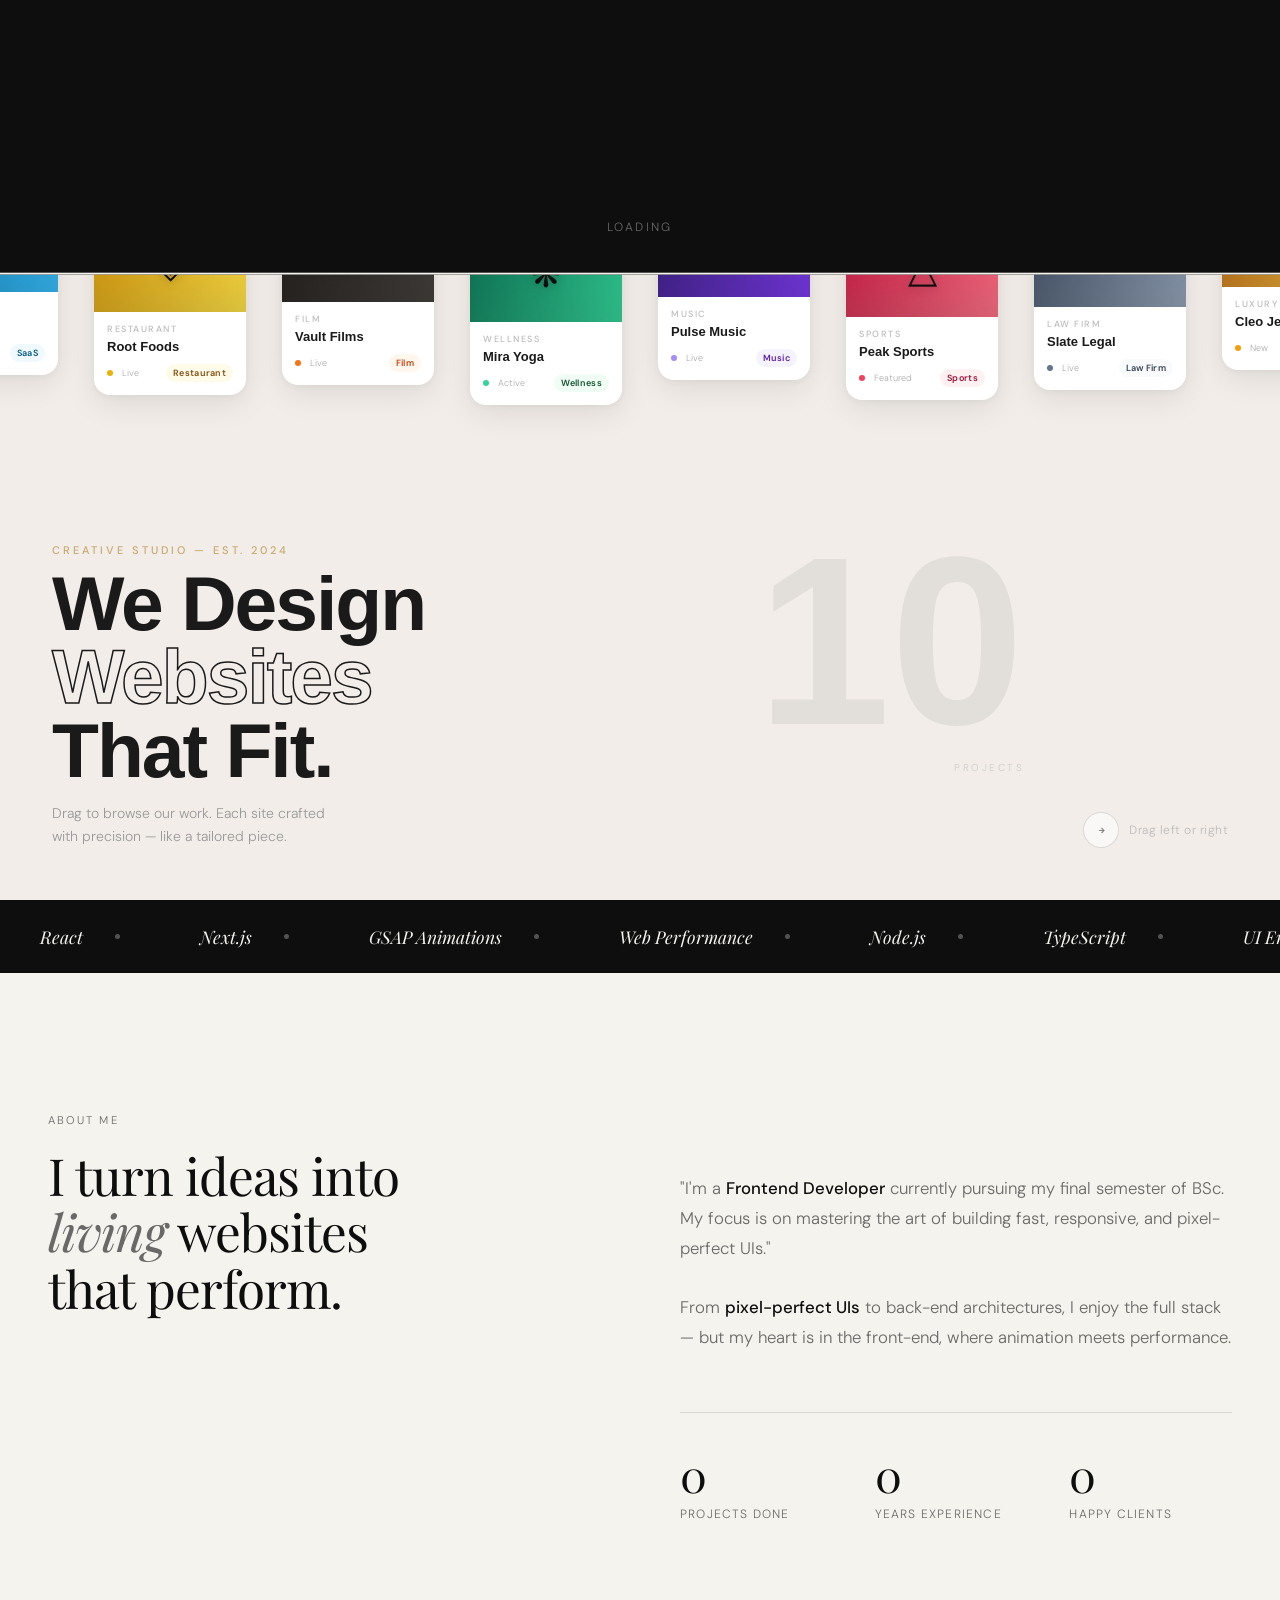
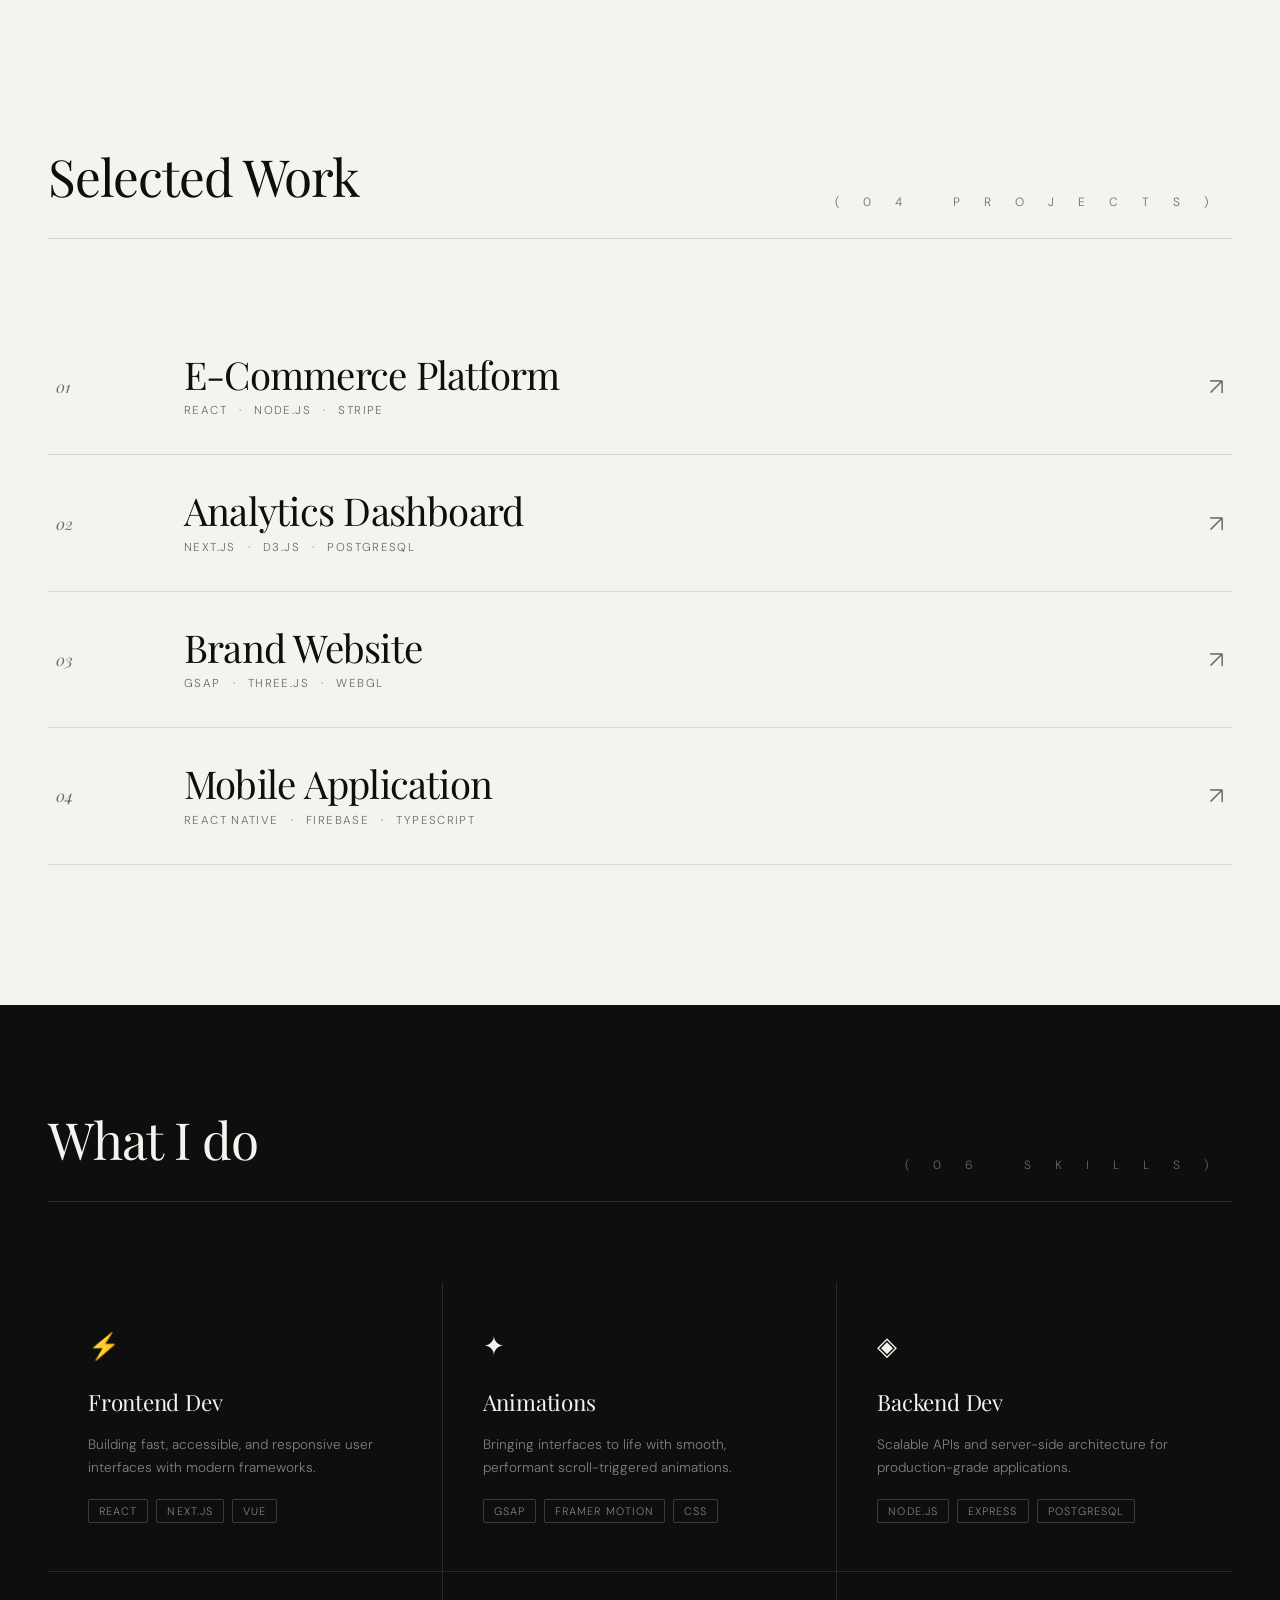
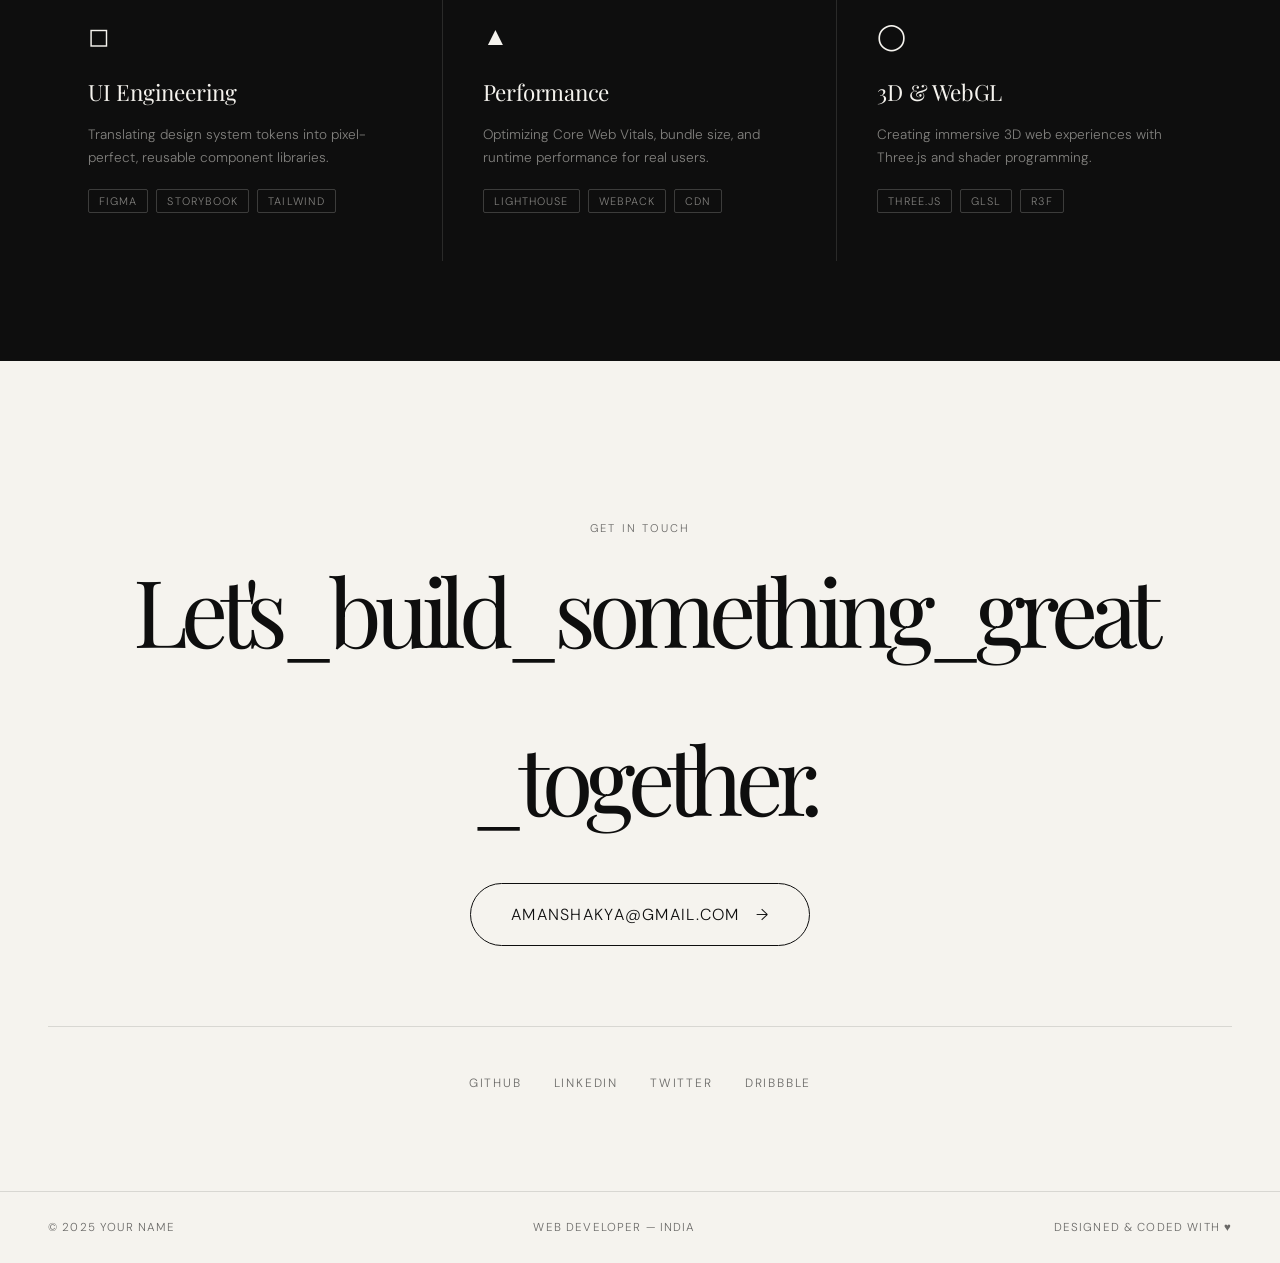
==== index.html @ 26853fe7 "first upload" ====
<!DOCTYPE html>
<html lang="en">
<head>
<meta charset="UTF-8">
<meta name="viewport" content="width=device-width, initial-scale=1.0">
<title>Aman Web Developer</title>
<link rel="stylesheet" href="./assets/css/style.css">

<!-- Fonts -->
<link rel="preconnect" href="https://fonts.googleapis.com">
<link href="https://fonts.googleapis.com/css2?family=Playfair+Display:ital,wght@0,400;0,700;1,400&family=DM+Sans:wght@300;400;500&display=swap" rel="stylesheet">

<!-- GSAP -->
<script src="https://cdnjs.cloudflare.com/ajax/libs/gsap/3.12.2/gsap.min.js"></script>
<script src="https://cdnjs.cloudflare.com/ajax/libs/gsap/3.12.2/ScrollTrigger.min.js"></script>
<script src="https://cdnjs.cloudflare.com/ajax/libs/gsap/3.12.2/SplitText.min.js"></script>


</head>
<body>

<!-- Scroll Progress -->
<div id="scroll-bar"></div>

<!-- Custom Cursor -->
<div id="cursor"></div>
<div id="cursor-follower"></div>

<!-- Loader -->
<div id="loader">
  <div id="loader-text">Aman <em style="font-style:italic;opacity:0.5"> Shakya </em></div>
  <div id="loader-progress">Loading</div>
  <div id="loader-bar"></div>
</div>
<section class="hanger-section" id="hangerHero">

  <!-- NAV (inside section, not fixed to body) -->
  <nav class="h-nav">
    <a href="#" class="h-nav-logo"><span>DR</span>APE</a>
    <ul class="h-nav-links">
      <li><a href="assets/page/work.html">Work </a></li>
      <li><a href="#about">About</a></li>
      <li><a href="#skills">Skills</a></li>
      <li><a href="#contact">Contact</a></li>
    </ul>
    <a href="#" class="h-nav-btn">Get a Quote</a>
  </nav>

  <!-- SCENE: rope + rail (decorative, non-interactive) -->
  <div class="h-scene">
    <div class="h-rope"></div>
    <div class="h-rail"><div class="h-rail-shine"></div></div>
  </div>

  <!-- DRAGGABLE CARDS -->
  <div class="h-viewport" id="hViewport">
    <div class="h-track" id="hTrack"></div>
  </div>

  <!-- HERO TEXT -->
  <div class="h-hero-text">
    <div class="h-label">Creative Studio — Est. 2024</div>
    <h1 class="h-title">
      We Design <br> <em>Websites</em> <br> That Fit.
    </h1>
    <p class="h-sub">Drag to browse our work. Each site crafted with precision — like a tailored piece.</p>
  </div>

  <!-- DRAG HINT -->
  <div class="h-hint">
    <div class="h-hint-icon">
      <svg viewBox="0 0 24 24"><path d="M8 12h8M12 8l4 4-4 4"/></svg>
    </div>
    Drag left or right
  </div>

  <!-- PROJECT COUNT -->
  <div class="h-count">
    <div class="h-count-num" id="cntNum">18</div>
    <div class="h-count-lbl">Projects</div>
  </div>

  <!-- DRAG ACTIVE LABEL -->
  <div class="h-drag-label" id="dragLabel">Dragging...</div>

</section>
<!-- Marquee -->
<div class="marquee-section">
  <div class="marquee-track" id="marquee">
    <div class="marquee-item">React <span class="marquee-dot"></span></div>
    <div class="marquee-item">Next.js <span class="marquee-dot"></span></div>
    <div class="marquee-item">GSAP Animations <span class="marquee-dot"></span></div>
    <div class="marquee-item">Web Performance <span class="marquee-dot"></span></div>
    <div class="marquee-item">Node.js <span class="marquee-dot"></span></div>
    <div class="marquee-item">TypeScript <span class="marquee-dot"></span></div>
    <div class="marquee-item">UI Engineering <span class="marquee-dot"></span></div>
    <div class="marquee-item">Framer Motion <span class="marquee-dot"></span></div>
    <div class="marquee-item">React <span class="marquee-dot"></span></div>
    <div class="marquee-item">Next.js <span class="marquee-dot"></span></div>
    <div class="marquee-item">GSAP Animations <span class="marquee-dot"></span></div>
    <div class="marquee-item">Web Performance <span class="marquee-dot"></span></div>
    <div class="marquee-item">Node.js <span class="marquee-dot"></span></div>
    <div class="marquee-item">TypeScript <span class="marquee-dot"></span></div>
    <div class="marquee-item">UI Engineering <span class="marquee-dot"></span></div>
    <div class="marquee-item">Framer Motion <span class="marquee-dot"></span></div>
  </div>
</div>

<!-- About -->
<section id="about">
  <div class="about-left">
    <div class="about-label">About me</div>
    <h2 >I turn ideas into<br><em>living</em> websites<br>that perform.</h2>
  </div>
  <div class="about-right">
    <p>
      "I'm a <strong>Frontend Developer</strong> currently pursuing my final semester of BSc. My focus is on mastering the art of building fast, responsive, and pixel-perfect UIs."
    </p>
    <p>
      From <strong>pixel-perfect UIs</strong> to back-end architectures, I enjoy the full stack — but my heart is in the front-end, where animation meets performance.
    </p>
    <div class="about-stats">
      <div>
        <div class="stat-num" data-count="30">0</div>
        <div class="stat-label">Projects done</div>
      </div>
      <div>
        <div class="stat-num" data-count="5">0</div>
        <div class="stat-label">Years experience</div>
      </div>
      <div>
        <div class="stat-num" data-count="18">0</div>
        <div class="stat-label">Happy clients</div>
      </div>
    </div>
  </div>
</section>

<!-- Work -->
<section id="work">
  <div class="section-header">
    <h2>Selected Work</h2>
    <span class="count">(04 Projects)</span>
  </div>

  <div class="projects-list">
    <a class="project-item" href="#" data-preview="https://images.unsplash.com/photo-1467232004584-a241de8bcf5d?w=640&q=80">
      <span class="proj-num">01</span>
      <div class="proj-info">
        <div class="proj-title">E-Commerce Platform</div>
        <div class="proj-tags"><span>React</span><span>·</span><span>Node.js</span><span>·</span><span>Stripe</span></div>
      </div>
      <div class="proj-arrow">↗</div>
    </a>

    <a class="project-item" href="#" data-preview="https://images.unsplash.com/photo-1551288049-bebda4e38f71?w=640&q=80">
      <span class="proj-num">02</span>
      <div class="proj-info">
        <div class="proj-title">Analytics Dashboard</div>
        <div class="proj-tags"><span>Next.js</span><span>·</span><span>D3.js</span><span>·</span><span>PostgreSQL</span></div>
      </div>
      <div class="proj-arrow">↗</div>
    </a>

    <a class="project-item" href="#" data-preview="https://images.unsplash.com/photo-1558618666-fcd25c85cd64?w=640&q=80">
      <span class="proj-num">03</span>
      <div class="proj-info">
        <div class="proj-title">Brand Website</div>
        <div class="proj-tags"><span>GSAP</span><span>·</span><span>Three.js</span><span>·</span><span>WebGL</span></div>
      </div>
      <div class="proj-arrow">↗</div>
    </a>

    <a class="project-item" href="#" data-preview="https://images.unsplash.com/photo-1512941937669-90a1b58e7e9c?w=640&q=80">
      <span class="proj-num">04</span>
      <div class="proj-info">
        <div class="proj-title">Mobile Application</div>
        <div class="proj-tags"><span>React Native</span><span>·</span><span>Firebase</span><span>·</span><span>TypeScript</span></div>
      </div>
      <div class="proj-arrow">↗</div>
    </a>
  </div>
</section>

<!-- Image Preview (follows cursor) -->
<div class="preview-img" id="previewImg">
  <img src="" alt="" id="previewImgEl">
</div>

<!-- Skills -->
<section id="skills">
  <div class="section-header" style="border-color:rgba(245,243,238,0.12)">
    <h2 style="color:var(--cream)">What I do</h2>
    <span class="count" style="color:rgba(245,243,238,0.4)">(06 Skills)</span>
  </div>

  <div class="skills-grid">
    <div class="skill-card">
      <div class="skill-icon">⚡</div>
      <div class="skill-name">Frontend Dev</div>
      <div class="skill-desc">Building fast, accessible, and responsive user interfaces with modern frameworks.</div>
      <div class="skill-tools"><span class="skill-tool">React</span><span class="skill-tool">Next.js</span><span class="skill-tool">Vue</span></div>
    </div>
    <div class="skill-card">
      <div class="skill-icon">✦</div>
      <div class="skill-name">Animations</div>
      <div class="skill-desc">Bringing interfaces to life with smooth, performant scroll-triggered animations.</div>
      <div class="skill-tools"><span class="skill-tool">GSAP</span><span class="skill-tool">Framer Motion</span><span class="skill-tool">CSS</span></div>
    </div>
    <div class="skill-card">
      <div class="skill-icon">◈</div>
      <div class="skill-name">Backend Dev</div>
      <div class="skill-desc">Scalable APIs and server-side architecture for production-grade applications.</div>
      <div class="skill-tools"><span class="skill-tool">Node.js</span><span class="skill-tool">Express</span><span class="skill-tool">PostgreSQL</span></div>
    </div>
    <div class="skill-card">
      <div class="skill-icon">◻</div>
      <div class="skill-name">UI Engineering</div>
      <div class="skill-desc">Translating design system tokens into pixel-perfect, reusable component libraries.</div>
      <div class="skill-tools"><span class="skill-tool">Figma</span><span class="skill-tool">Storybook</span><span class="skill-tool">Tailwind</span></div>
    </div>
    <div class="skill-card">
      <div class="skill-icon">▲</div>
      <div class="skill-name">Performance</div>
      <div class="skill-desc">Optimizing Core Web Vitals, bundle size, and runtime performance for real users.</div>
      <div class="skill-tools"><span class="skill-tool">Lighthouse</span><span class="skill-tool">Webpack</span><span class="skill-tool">CDN</span></div>
    </div>
    <div class="skill-card">
      <div class="skill-icon">◯</div>
      <div class="skill-name">3D & WebGL</div>
      <div class="skill-desc">Creating immersive 3D web experiences with Three.js and shader programming.</div>
      <div class="skill-tools"><span class="skill-tool">Three.js</span><span class="skill-tool">GLSL</span><span class="skill-tool">R3F</span></div>
    </div>
  </div>
</section>

<!-- Contact -->
<section id="contact">
  <div class="contact-label">Get in touch</div>
  <h2 id="interactive-text"><span>L <em></em> e <em></em> t <em></em> 's</span> <span> _ <em></em> b <em></em> u <em></em> i <em></em> l <em></em> d </span> <span> _ <em></em> s <em></em> o <em></em> m <em></em> e <em></em> t <em></em> h <em></em> i <em></em> n <em></em> g </span> <span class="gaap"><em></em> _ <em></em> g <em></em> r <em></em> e <em></em> a <em></em> t <em></em></span><span></em></em><br> _ <em></em> t <em></em> o <em></em> g <em></em> e <em></em> t <em></em> h <em></em> e <em></em> r. </span></h2>
  <a href="mailto:amanshakya2716@gmail.com" class="contact-email">
    <span>amanshakya@gmail.com</span>
    <span>→</span>
  </a>
  <div class="contact-socials">
    <a href="#">GitHub</a>
    <a href="#">LinkedIn</a>
    <a href="#">Twitter</a>
    <a href="#">Dribbble</a>
  </div>
</section>

<!-- Footer -->
<footer>
  <span>© 2025 Your Name</span>
  <span>Web Developer — India</span>
  <span>Designed & Coded with ♥</span>
</footer>



<!-- GSAP ScrollTo plugin for smooth nav -->
 <script src="assets/js/script.js"></script>
<script src="https://cdnjs.cloudflare.com/ajax/libs/gsap/3.12.2/ScrollToPlugin.min.js"></script>
<script>gsap.registerPlugin(ScrollToPlugin);</script>

</body>
</html>
---- assets/css/style.css ----
/* ─── RESET & BASE ─── */
  *, *::before, *::after { margin: 0; padding: 0; box-sizing: border-box; }

  :root {
    --cream: #f5f3ee;
    --white: #ffffff;
    --ink: #0e0e0e;
    --ink-60: rgba(14,14,14,0.6);
    --ink-20: rgba(14,14,14,0.12);
    --accent: #0e0e0e;
    --serif: 'Playfair Display', Georgia, serif;
    --sans: 'DM Sans', sans-serif;
  }

  html {
    font-size: 16px;
    scroll-behavior: auto; /* GSAP handles this */
  }

  body {
    background: var(--cream);
    color: var(--ink);
    font-family: var(--sans);
    font-weight: 300;
    overflow-x: hidden;
    cursor: none;
  }
  
  /* ─── CUSTOM CURSOR ─── */
  #cursor {
    position: fixed;
    width: 10px;
    height: 10px;
    background: var(--ink);
    border-radius: 50%;
    pointer-events: none;
    z-index: 9999;
    transform: translate(-50%, -50%);
    transition: transform 0.1s ease;
  }

  #cursor-follower {
    position: fixed;
    width: 36px;
    height: 36px;
    border: 1.5px solid var(--ink);
    border-radius: 50%;
    pointer-events: none;
    z-index: 9998;
    transform: translate(-50%, -50%);
    transition: width 0.4s ease, height 0.4s ease, border-color 0.3s ease;
  }

  body.hovering #cursor-follower {
    width: 64px;
    height: 64px;
    border-color: var(--ink-60);
    mix-blend-mode: multiply;
  }

  /* ─── LOADER ─── */
  #loader {
    position: fixed;
    inset: 0;
    background: var(--ink);
    z-index: 10000;
    display: flex;
    align-items: center;
    justify-content: center;
    overflow: hidden;
  }

  #loader-text {
    font-family: var(--serif);
    font-size: clamp(2rem, 6vw, 5rem);
    color: var(--cream);
    letter-spacing: -0.02em;
    overflow: hidden;
  }

  #loader-progress {
    position: absolute;
    bottom: 40px;
    left: 50%;
    transform: translateX(-50%);
    font-family: var(--sans);
    font-size: 0.75rem;
    letter-spacing: 0.2em;
    color: rgba(245,243,238,0.4);
    text-transform: uppercase;
  }

  #loader-bar {
    position: absolute;
    bottom: 0;
    left: 0;
    height: 2px;
    background: var(--cream);
    width: 0%;
    transition: width 0.05s linear;
  }

  
  .scroll-line {
    width: 48px;
    height: 1px;
    background: var(--ink-60);
    transform-origin: left;
    animation: scroll-line-anim 2s ease-in-out infinite;
  }

  @keyframes scroll-line-anim {
    0% { transform: scaleX(0); transform-origin: left; }
    50% { transform: scaleX(1); transform-origin: left; }
    51% { transform: scaleX(1); transform-origin: right; }
    100% { transform: scaleX(0); transform-origin: right; }
  }

.hanger-section{
  position:relative;       
  width:100%;
  height:100vh;
  min-height:600px;
  background:#f2ede8;
  overflow:hidden;
   user-select:none;          
}


.h-nav{
  position:absolute;top:0;left:0;right:0;z-index:300;
  display:flex;align-items:center;justify-content:space-between;
  padding:0 52px;height:68px;
  background:rgba(242,237,232,.9);
  backdrop-filter:blur(16px);
  border-bottom:1px solid rgba(0,0,0,.06);
}
.h-nav-logo{
  font-family:'Syne',sans-serif;font-size:20px;font-weight:800;
  color:#1a1a1a;letter-spacing:-.5px;text-decoration:none;
}
.h-nav-logo span{color:#c8a96e}
.h-nav-links{display:flex;gap:32px;list-style:none}
.h-nav-links a{
  color:#999;text-decoration:none;font-size:13px;font-weight:500;
  letter-spacing:.3px;transition:color .25s;
}
.h-nav-links a:hover{color:#1a1a1a}
.h-nav-btn{
  padding:10px 24px;background:#1a1a1a;color:#f2ede8;
  border-radius:99px;font-size:13px;font-weight:500;
  text-decoration:none;transition:background .25s;
  cursor:none;
}
.h-nav-btn:hover{background:#c8a96e}


.h-hero-text{
  position:absolute;left:52px;bottom:52px;z-index:300;
  pointer-events:none;
}
.h-label{
  font-size:11px;letter-spacing:3px;text-transform:uppercase;
  color:#c8a96e;margin-bottom:10px;font-weight:500;
}
.h-title{
  font-family:'Syne',sans-serif;
  font-size:clamp(4.5rem,6vw, 7rem);
  font-weight:800;color:#1a1a1a;line-height:.96;letter-spacing:-2px;
}
.h-title em{
  -webkit-text-stroke:1.5px #1a1a1a;
  color:transparent;
  font-style:normal;
}
.h-sub{
  margin-top:14px;font-size:14px;color:#999;
  max-width:300px;line-height:1.65;
}


.h-hint{
  position:absolute;right:52px;bottom:52px;z-index:300;
  display:flex;align-items:center;gap:10px;
  color:#bbb;font-size:12px;letter-spacing:.5px;
  pointer-events:none;
}
.h-hint-icon{
  width:36px;height:36px;border-radius:50%;
  border:1px solid rgba(0,0,0,.12);
  background:rgba(255,255,255,.6);
  display:flex;align-items:center;justify-content:center;
  animation:swingHint 2s ease-in-out infinite;
}
@keyframes swingHint{0%,100%{transform:translateX(-5px)}50%{transform:translateX(5px)}}
.h-hint-icon svg{width:15px;height:15px;stroke:#888;fill:none;stroke-width:1.8}

/* counter — right middle */
.h-count{
  position:absolute;right:20%;bottom:0%;
  transform:translateY(-50%);
  z-index:300;text-align:right;
  pointer-events:none;
}
.h-count-num{
  font-family:'Syne',sans-serif;font-size:15rem;font-weight:800;
  color:rgba(26,26,26,.07);line-height:1;
}
.h-count-lbl{font-size:10px;color:#ccc;letter-spacing:2.5px;text-transform:uppercase}

/* drag label */
.h-drag-label{
  position:absolute;left:50%;bottom:24px;
  transform:translateX(-50%);z-index:300;
  background:rgba(26,26,26,.82);backdrop-filter:blur(8px);
  color:#f2ede8;padding:7px 18px;border-radius:99px;
  font-size:11px;font-weight:500;letter-spacing:.5px;
  opacity:0;transition:opacity .3s;pointer-events:none;
}
.h-drag-label.show{opacity:1}


.h-scene{
  position:absolute;
  inset:0;
  display:flex;flex-direction:column;align-items:center;
  pointer-events:none;z-index:100;
}
.h-rope{
  width:2px;
  height:28px;
  margin-top:68px;
  background:linear-gradient(#8b6f47,#c8a96e);border-radius:1px;
  flex-shrink:0;
}
.h-rail{
  position:relative;
  width:min(100vw,1300px);height:8px;
  background:linear-gradient(90deg,#a07830,#c8a96e,#f0d090,#c8a96e,#a07830);
  border-radius:4px;
  box-shadow:0 3px 14px rgba(0,0,0,.18),inset 0 1px 0 rgba(255,255,255,.45);
  flex-shrink:0;
}
.h-rail::before{
  content:'';position:absolute;left:-10px;top:-4px;
  width:20px;height:16px;background:#7a5c30;border-radius:3px;
}
.h-rail::after{
  content:'';position:absolute;right:-10px;top:-4px;
  width:20px;height:16px;background:#7a5c30;border-radius:3px;
}
.h-rail-shine{
  position:absolute;top:1px;left:6px;right:6px;height:2px;
  background:rgba(255,255,255,.55);border-radius:2px;
}


.h-viewport{
  position:absolute;inset:0;  
  overflow:hidden;
  z-index:200;
  cursor:none;
}
.h-track{
  position:absolute;top:0;left:0;
  display:flex;align-items:flex-start;
  will-change:transform;
}


.h-card{
  flex-shrink:0;
  display:flex;flex-direction:column;align-items:center;
  /* top padding = nav(68) + rope(28) + rail(8) */
  padding-top:104px;
  width:188px;
}
.h-card-inner{
  display:flex;flex-direction:column;align-items:center;
  transform-origin:top center;
}
/* Sway variants */
@keyframes sw1{0%,100%{transform:rotate(-1.4deg)}50%{transform:rotate(1.4deg)}}
@keyframes sw2{0%,100%{transform:rotate(-1.8deg)}50%{transform:rotate(1.8deg)}}
@keyframes sw3{0%,100%{transform:rotate(-1deg)}50%{transform:rotate(1deg)}}
@keyframes sw4{0%,100%{transform:rotate(-2deg)}50%{transform:rotate(2deg)}}
@keyframes sw5{0%,100%{transform:rotate(-1.2deg)}50%{transform:rotate(1.2deg)}}
.sw1{animation:sw1 4.0s ease-in-out infinite}
.sw2{animation:sw2 5.1s ease-in-out infinite .5s}
.sw3{animation:sw3 3.6s ease-in-out infinite 1.0s}
.sw4{animation:sw4 4.7s ease-in-out infinite 1.5s}
.sw5{animation:sw5 4.2s ease-in-out infinite .3s}
.h-card:hover .h-card-inner{animation:none;transform:rotate(0deg)}
.h-card:hover .h-site-card{
  box-shadow:0 22px 64px rgba(0,0,0,.18),0 4px 16px rgba(0,0,0,.1);
  transform:translateY(-4px);
}

/* hanger SVG wrapper */
.h-hanger{flex-shrink:0}
.h-hanger svg{width:58px;height:42px;display:block}

/* string */
.h-string{
  width:1.5px;flex-shrink:0;
  background:linear-gradient(rgba(140,110,70,.55),rgba(140,110,70,.2));
  border-radius:1px;
}

/* site card */
.h-site-card{
  width:152px;border-radius:16px;overflow:hidden;
  background:#fff;flex-shrink:0;
  position:relative;
  box-shadow:0 8px 32px rgba(0,0,0,.09),0 2px 8px rgba(0,0,0,.05);
  transition:box-shadow .35s, transform .35s;
}

/* price tag */
.h-ptag{position:absolute;top:-2px;right:-14px;z-index:10}
.h-ptag-str{width:1px;height:9px;background:#ccc;margin:0 auto}
.h-ptag-body{
  background:#fff;border:1px solid rgba(0,0,0,.09);
  border-radius:4px;padding:4px 8px;
  font-size:9px;font-weight:600;color:#333;letter-spacing:.3px;
  box-shadow:0 2px 8px rgba(0,0,0,.08);white-space:nowrap;
  position:relative;
}
.h-ptag-body::before{
  content:'';position:absolute;left:-5px;top:50%;transform:translateY(-50%);
  border-top:4px solid transparent;border-bottom:4px solid transparent;
  border-right:5px solid #fff;
}

/* card content */
.h-preview{
  height:96px;display:flex;align-items:center;justify-content:center;
  font-size:38px;position:relative;overflow:hidden;
}
.h-preview::after{
  content:'';position:absolute;inset:0;
  background:linear-gradient(to bottom,transparent 40%,rgba(0,0,0,.14));
}
.h-body{padding:11px 13px 13px}
.h-cat{font-size:9px;text-transform:uppercase;letter-spacing:1.5px;color:#bbb;font-weight:500;margin-bottom:4px}
.h-name{font-family:'Syne',sans-serif;font-size:13px;font-weight:700;color:#1a1a1a;line-height:1.2;margin-bottom:9px}
.h-footer{display:flex;align-items:center;justify-content:space-between}
.h-dot{width:6px;height:6px;border-radius:50%;animation:blink 2.2s ease-in-out infinite}
@keyframes blink{0%,100%{opacity:1}50%{opacity:.25}}
.h-tag-pill{font-size:9px;padding:3px 7px;border-radius:99px;font-weight:600;letter-spacing:.3px}
.h-tag-txt{font-size:9px;color:#aaa;margin-left:4px}


@media(max-width:768px){
  .h-nav{padding:0 20px}
  .h-nav-links{display:none}
  .h-hero-text{left:30px;bottom:42px}
    .h-hint {right: 20px;bottom: 445px;}
  .h-count{display:none}
}


  /* ─── MARQUEE ─── */
  .marquee-section {
    padding: 24px 0;
    border-top: 1px solid var(--ink-20);
    border-bottom: 1px solid var(--ink-20);
    overflow: hidden;
    background: var(--ink);
  }

  .marquee-track {
    display: flex;
    gap: 0;
    width: max-content;
    animation: marquee 18s linear infinite;
  }

  .marquee-item {
    display: flex;
    align-items: center;
    gap: 32px;
    padding: 0 40px;
    font-family: var(--serif);
    font-size: 1.1rem;
    font-style: italic;
    color: var(--cream);
    white-space: nowrap;
  }

  .marquee-dot {
    width: 5px; height: 5px;
    border-radius: 50%;
    background: rgba(245,243,238,0.3);
    flex-shrink: 0;
  }

  @keyframes marquee {
    from { transform: translateX(0); }
    to { transform: translateX(-50%); }
  }

  /* ─── ABOUT ─── */
  #about {
    padding: 140px 48px;
    display: grid;
    grid-template-columns: 1fr 1fr;
    gap: 80px;
    align-items: start;
  }

  .about-label {
    font-size: 0.7rem;
    letter-spacing: 0.2em;
    text-transform: uppercase;
    color: var(--ink-60);
    margin-bottom: 20px;
  }

  .about-left h2 {
    font-family: var(--serif);
    font-size: clamp(2.2rem, 4vw, 4rem);
    line-height: 1.1;
    letter-spacing: -0.02em;
    font-weight: 400;
  }

  .about-left h2 em { font-style: italic; color: var(--ink-60); }

  .about-right {
    padding-top: 60px;
  }

  .about-right p {
    font-size: 1.05rem;
    line-height: 1.8;
    color: var(--ink-60);
    margin-bottom: 28px;
  }

  .about-right p strong { color: var(--ink); font-weight: 500; }

  .about-stats {
    display: grid;
    grid-template-columns: repeat(3, 1fr);
    gap: 32px;
    margin-top: 60px;
    padding-top: 40px;
    border-top: 1px solid var(--ink-20);
  }

  .stat-num {
    font-family: var(--serif);
    font-size: 2.8rem;
    letter-spacing: -0.03em;
    line-height: 1;
    margin-bottom: 8px;
  }

  .stat-label {
    font-size: 0.75rem;
    letter-spacing: 0.1em;
    text-transform: uppercase;
    color: var(--ink-60);
  }

  /* ─── WORK ─── */
  #work {
    padding: 80px 48px 140px;
  }

  .section-header {
    display: flex;
    justify-content: space-between;
    align-items: flex-end;
    margin-bottom: 80px;
    padding-bottom: 28px;
    border-bottom: 1px solid var(--ink-20);
  }

  .section-header h2 {
    font-family: var(--serif);
    font-size: clamp(2rem, 4vw, 3.5rem);
    letter-spacing: -0.02em;
    font-weight: 400;
  }

  .section-header .count {
    font-size: 0.75rem;
    letter-spacing:2em;
    text-transform: uppercase;
    color: var(--ink-60);
  }

  /* Project items */
  .project-item {
    display: grid;
    grid-template-columns: 80px 1fr auto;
    align-items: center;
    gap: 48px;
    padding: 36px 8px;
    border-bottom: 1px solid var(--ink-20);
    cursor: none;
    position: relative;
    text-decoration: none;
    color: inherit;
    overflow: hidden;
  }

  .project-item::before {
    content: '';
    position: absolute;
    inset: 0;
    background: var(--ink);
    transform: scaleY(0);
    transform-origin: bottom;
    transition: transform 0.5s cubic-bezier(0.76, 0, 0.24, 1);
    z-index: 0;
  }

  .project-item:hover::before { transform: scaleY(1); }

  .project-item:hover .proj-num,
  .project-item:hover .proj-title,
  .project-item:hover .proj-tags,
  .project-item:hover .proj-arrow {
    color: var(--cream);
  }

  .proj-num {
    font-family: var(--serif);
    font-size: 1rem;
    color: var(--ink-60);
    position: relative;
    z-index: 1;
    transition: color 0.5s ease;
    font-style: italic;
  }

  .proj-info { position: relative; z-index: 1; }

  .proj-title {
    font-family: var(--serif);
    font-size: clamp(1.6rem, 3vw, 2.6rem);
    letter-spacing: -0.02em;
    font-weight: 400;
    line-height: 1;
    margin-bottom: 10px;
    transition: color 0.5s ease;
  }

  .proj-tags {
    display: flex;
    gap: 12px;
    font-size: 0.72rem;
    letter-spacing: 0.12em;
    text-transform: uppercase;
    color: var(--ink-60);
    transition: color 0.5s ease;
  }

  .proj-arrow {
    font-size: 1.5rem;
    color: var(--ink-60);
    position: relative;
    z-index: 1;
    transition: color 0.5s ease, transform 0.4s ease;
  }

  .project-item:hover .proj-arrow { transform: translate(6px, -6px); }

  /* ─── PROJECT IMAGE PREVIEW ─── */
  .preview-img {
    position: fixed;
    width: 320px;
    height: 220px;
    pointer-events: none;
    z-index: 50;
    overflow: hidden;
    border-radius: 4px;
    opacity: 0;
    transform: scale(0.85) rotate(-2deg);
    transition: opacity 0.35s ease, transform 0.35s cubic-bezier(0.34, 1.56, 0.64, 1);
  }

  .preview-img.visible {
    opacity: 1;
    transform: scale(1) rotate(0deg);
  }

  .preview-img img {
    width: 100%;
    height: 100%;
    object-fit: cover;
  }

  /* ─── SKILLS ─── */
  #skills {
    padding: 100px 48px;
    background: var(--ink);
    color: var(--cream);
  }

  .skills-grid {
    display: grid;
    grid-template-columns: repeat(3, 1fr);
    gap: 0;
    margin-top: 80px;
  }

  .skill-card {
    padding: 48px 40px;
    border-right: 1px solid rgba(245,243,238,0.12);
    border-bottom: 1px solid rgba(245,243,238,0.12);
    transition: background 0.4s ease;
    position: relative;
    overflow: hidden;
  }

  .skill-card:nth-child(3n) { border-right: none; }
  .skill-card:nth-last-child(-n+3) { border-bottom: none; }

  .skill-card::after {
    content: '';
    position: absolute;
    inset: 0;
    background: rgba(245,243,238,0.04);
    opacity: 0;
    transition: opacity 0.4s ease;
  }

  .skill-card:hover::after { opacity: 1; }

  .skill-icon {
    font-size: 1.6rem;
    margin-bottom: 24px;
  }

  .skill-name {
    font-family: var(--serif);
    font-size: 1.4rem;
    letter-spacing: -0.01em;
    margin-bottom: 16px;
    font-weight: 400;
  }

  .skill-desc {
    font-size: 0.85rem;
    line-height: 1.7;
    color: rgba(245,243,238,0.5);
  }

  .skill-tools {
    display: flex;
    flex-wrap: wrap;
    gap: 8px;
    margin-top: 20px;
  }

  .skill-tool {
    font-size: 0.68rem;
    letter-spacing: 0.1em;
    text-transform: uppercase;
    padding: 4px 10px;
    border: 1px solid rgba(245,243,238,0.2);
    border-radius: 2px;
    color: rgba(245,243,238,0.5);
  }

  /* ─── CONTACT ─── */
  #contact {
    padding: 160px 48px 100px;
    text-align: center;
    position: relative;
    overflow: hidden;
  }

  #contact .contact-label {
    font-size: 0.7rem;
    letter-spacing: 0.2em;
    text-transform: uppercase;
    color: var(--ink-60);
    margin-bottom: 32px;
  }

  #contact h2 {
    font-family: var(--serif);
    font-size: clamp(2rem, 7.3vw, 8rem);
    letter-spacing: -15px;
    font-weight: 400;
    line-height: 0.9;
    margin-bottom: 64px;
  }
  #contact h2 .gaap{
    line-break:anywhere;
   
  }

  #contact h2 em { font-style: italic; color: var(--ink-60); }

  .contact-email {
    display: inline-flex;
    align-items: center;
    gap: 16px;
    font-size: 1rem;
    letter-spacing: 0.08em;
    text-transform: uppercase;
    color: var(--ink);
    text-decoration: none;
    padding: 20px 40px;
    border: 1.5px solid var(--ink);
    border-radius: 100px;
    position: relative;
    overflow: hidden;
    transition: color 0.5s ease;
  }

  .contact-email::before {
    content: '';
    position: absolute;
    inset: 0;
    background: var(--ink);
    border-radius: 100px;
    transform: scaleX(0);
    transition: transform 0.5s cubic-bezier(0.76, 0, 0.24, 1);
  }

  .contact-email:hover::before { transform: scaleX(1); }
  .contact-email:hover { color: var(--cream); }
  .contact-email span { position: relative; z-index: 1; }

  .contact-socials {
    display: flex;
    justify-content: center;
    gap: 32px;
    margin-top: 80px;
    padding-top: 48px;
    border-top: 1px solid var(--ink-20);
  }

  .contact-socials a {
    font-size: 0.75rem;
    letter-spacing: 0.15em;
    text-transform: uppercase;
    color: var(--ink-60);
    text-decoration: none;
    transition: color 0.3s ease;
  }

  /* Animatioon color contact  */
  #interactive-text span {
  display: inline-block;
  cursor: default;
  transition: color 0.3s ease; 
}


#interactive-text span:hover {
  color: #ffaa00; 
}

  .contact-socials a:hover { color: var(--ink); }

  /* ─── FOOTER ─── */
  footer {
    padding: 28px 48px;
    display: flex;
    justify-content: space-between;
    align-items: center;
    border-top: 1px solid var(--ink-20);
    font-size: 0.72rem;
    letter-spacing: 0.1em;
    text-transform: uppercase;
    color: var(--ink-60);
  }

  /* ─── SCROLL PROGRESS ─── */
  #scroll-bar {
    position: fixed;
    top: 0; left: 0;
    height: 2px;
    background: var(--ink);
    z-index: 200;
    width: 0%;
    transition: width 0.1s linear;
  }

  /* ─── RESPONSIVE ─── */
  @media (max-width: 768px) {
    nav { padding: 20px 24px; }
    .nav-links, .nav-availability { display: none; }
    #hero { padding: 0 24px 48px; }
    #about { padding: 80px 24px; grid-template-columns: 1fr; gap: 48px; }
    #work { padding: 60px 24px 100px; }
    .project-item { grid-template-columns: 48px 1fr auto; gap: 16px; }
    .skills-grid { grid-template-columns: 1fr; }
    .skill-card:nth-child(3n) { border-right: none; }
    .skill-card { border-bottom: 1px solid rgba(245,243,238,0.12); }
    #contact { padding: 100px 24px 80px; }
    footer { padding: 20px 24px; flex-direction: column; gap: 8px; }
    .about-stats { grid-template-columns: repeat(3,1fr); gap: 16px; }
    #contact h2{letter-spacing: -3px;}
    #skills {padding: 60px 17px;}
   .section-header .count {font-size: 0.55rem;letter-spacing: 1em;}
.section-header h2 {font-size: clamp(1.5rem, 4vw, 3.5rem);}
    .skill-card {border-right: none;}
  
  }
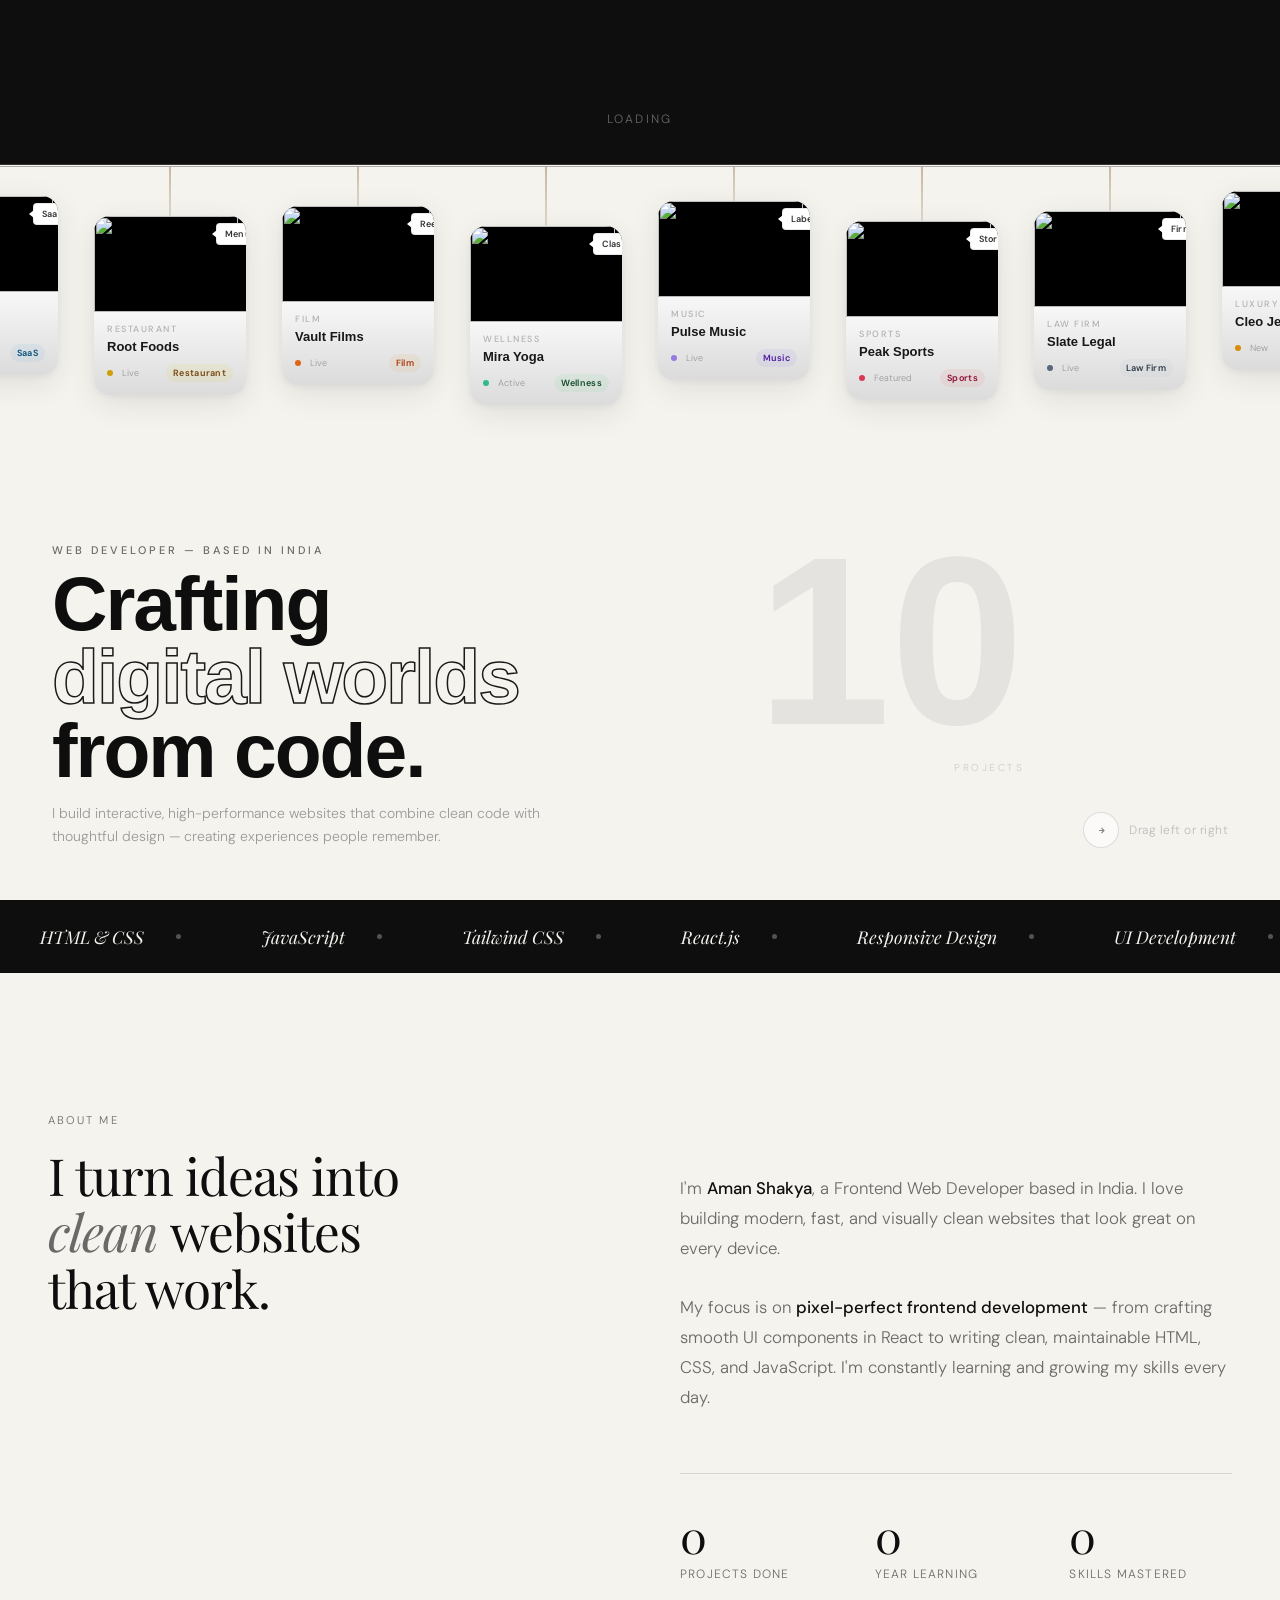
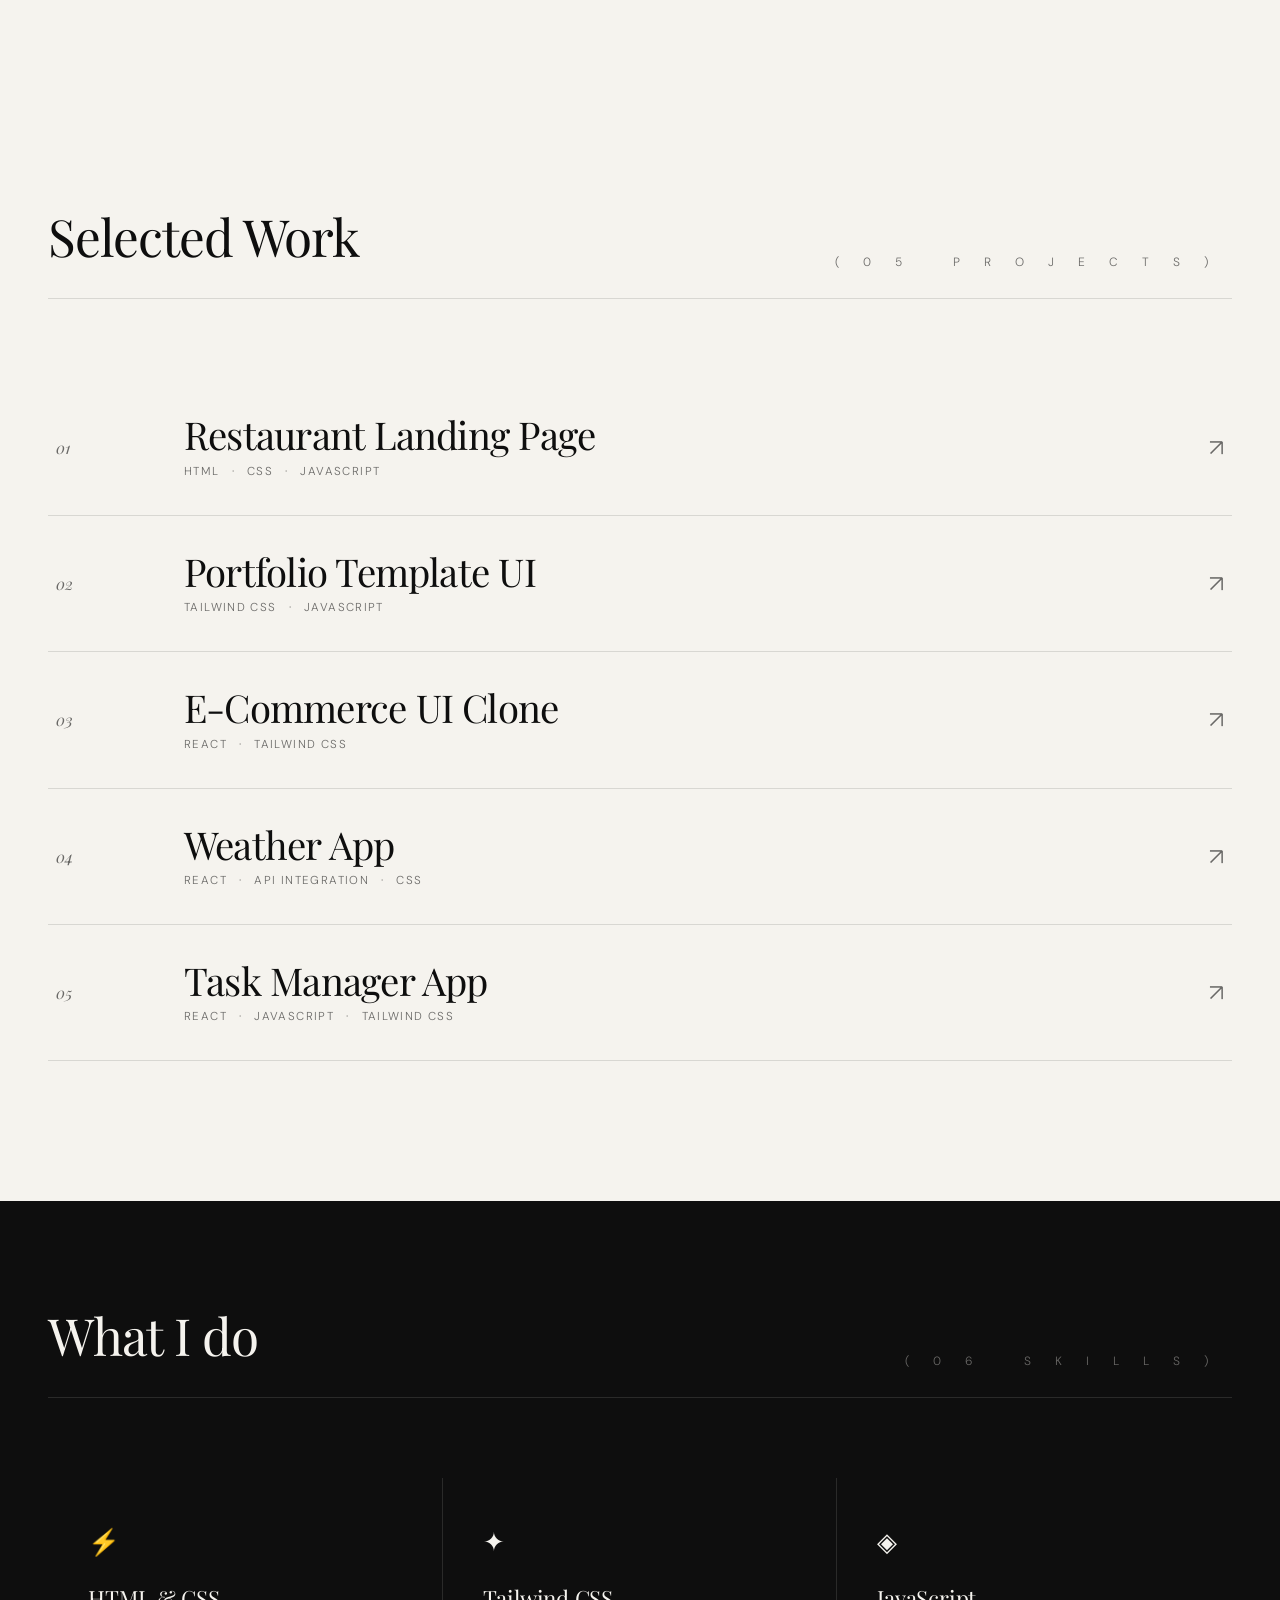
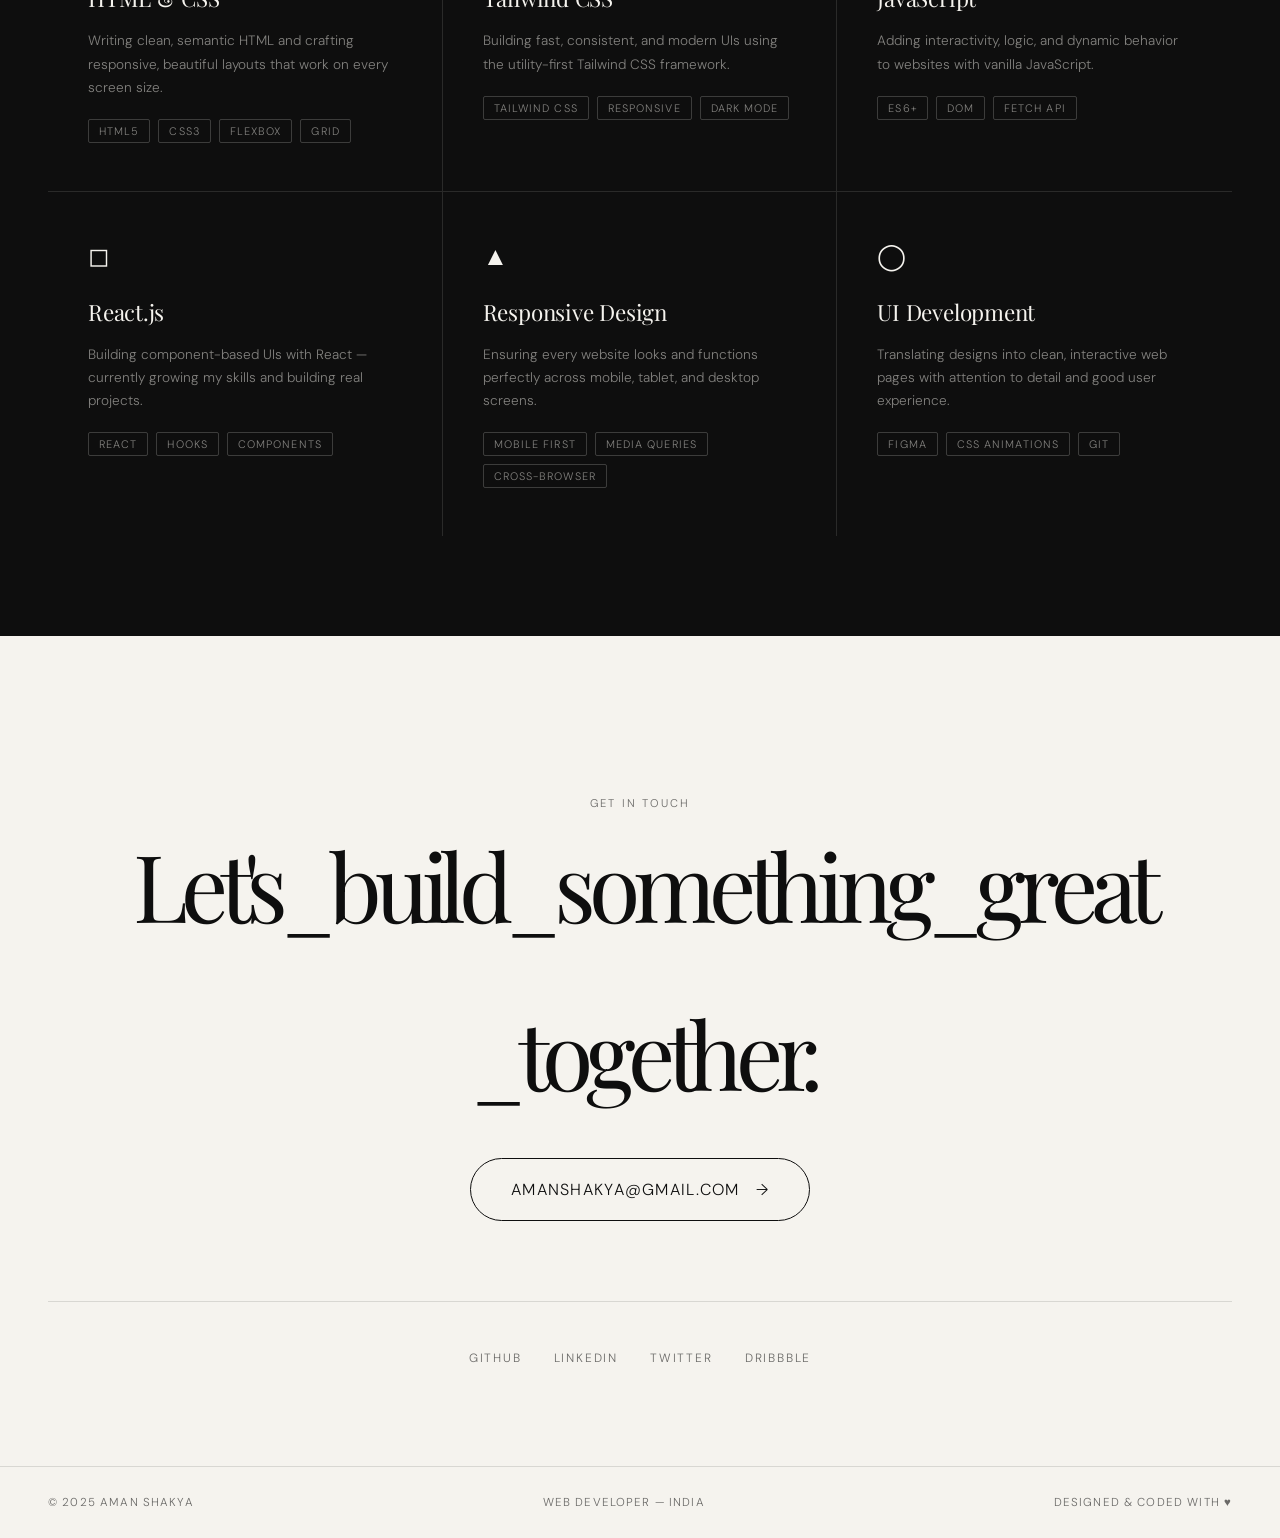
==== commit 5fb4717e: "updated html css js files" ====
--- a/index.html
+++ b/index.html
@@ -32,11 +32,16 @@
   <div id="loader-progress">Loading</div>
   <div id="loader-bar"></div>
 </div>
+
 <section class="hanger-section" id="hangerHero">
 
-  <!-- NAV (inside section, not fixed to body) -->
   <nav class="h-nav">
-    <a href="#" class="h-nav-logo"><span>DR</span>APE</a>
+     <a href="#" class="nav-logo">
+  <svg width="100" height="30" viewBox="0 0 120 40">
+    <text x="60" y="26" font-family="Georgia, serif" font-size="24" font-weight="400" fill="currentColor" text-anchor="middle" font-style="italic">Aman</text>
+    <path d="M15,32 Q60,42 105,32" fill="none" stroke="currentColor" stroke-width="1.5" stroke-linecap="round"/>
+  </svg>
+</a>
     <ul class="h-nav-links">
       <li><a href="assets/page/work.html">Work </a></li>
       <li><a href="#about">About</a></li>
@@ -59,11 +64,11 @@
 
   <!-- HERO TEXT -->
   <div class="h-hero-text">
-    <div class="h-label">Creative Studio — Est. 2024</div>
+    <div class="h-label">Web Developer — Based in India</div>
     <h1 class="h-title">
-      We Design <br> <em>Websites</em> <br> That Fit.
+      Crafting <br> <em>digital worlds</em> <br>from code.
     </h1>
-    <p class="h-sub">Drag to browse our work. Each site crafted with precision — like a tailored piece.</p>
+    <p class="h-sub">I build interactive, high-performance websites that combine clean code with thoughtful design — creating experiences people remember.</p>
   </div>
 
   <!-- DRAG HINT -->
@@ -87,22 +92,22 @@
 <!-- Marquee -->
 <div class="marquee-section">
   <div class="marquee-track" id="marquee">
-    <div class="marquee-item">React <span class="marquee-dot"></span></div>
-    <div class="marquee-item">Next.js <span class="marquee-dot"></span></div>
-    <div class="marquee-item">GSAP Animations <span class="marquee-dot"></span></div>
-    <div class="marquee-item">Web Performance <span class="marquee-dot"></span></div>
-    <div class="marquee-item">Node.js <span class="marquee-dot"></span></div>
-    <div class="marquee-item">TypeScript <span class="marquee-dot"></span></div>
-    <div class="marquee-item">UI Engineering <span class="marquee-dot"></span></div>
-    <div class="marquee-item">Framer Motion <span class="marquee-dot"></span></div>
-    <div class="marquee-item">React <span class="marquee-dot"></span></div>
-    <div class="marquee-item">Next.js <span class="marquee-dot"></span></div>
-    <div class="marquee-item">GSAP Animations <span class="marquee-dot"></span></div>
-    <div class="marquee-item">Web Performance <span class="marquee-dot"></span></div>
-    <div class="marquee-item">Node.js <span class="marquee-dot"></span></div>
-    <div class="marquee-item">TypeScript <span class="marquee-dot"></span></div>
-    <div class="marquee-item">UI Engineering <span class="marquee-dot"></span></div>
-    <div class="marquee-item">Framer Motion <span class="marquee-dot"></span></div>
+    <div class="marquee-item">HTML & CSS <span class="marquee-dot"></span></div>
+    <div class="marquee-item">JavaScript <span class="marquee-dot"></span></div>
+    <div class="marquee-item">Tailwind CSS <span class="marquee-dot"></span></div>
+    <div class="marquee-item">React.js <span class="marquee-dot"></span></div>
+    <div class="marquee-item">Responsive Design <span class="marquee-dot"></span></div>
+    <div class="marquee-item">UI Development <span class="marquee-dot"></span></div>
+    <div class="marquee-item">Web Animations <span class="marquee-dot"></span></div>
+    <div class="marquee-item">Clean Code <span class="marquee-dot"></span></div>
+    <div class="marquee-item">HTML & CSS <span class="marquee-dot"></span></div>
+    <div class="marquee-item">JavaScript <span class="marquee-dot"></span></div>
+    <div class="marquee-item">Tailwind CSS <span class="marquee-dot"></span></div>
+    <div class="marquee-item">React.js <span class="marquee-dot"></span></div>
+    <div class="marquee-item">Responsive Design <span class="marquee-dot"></span></div>
+    <div class="marquee-item">UI Development <span class="marquee-dot"></span></div>
+    <div class="marquee-item">Web Animations <span class="marquee-dot"></span></div>
+    <div class="marquee-item">Clean Code <span class="marquee-dot"></span></div>
   </div>
 </div>
 
@@ -110,27 +115,28 @@
 <section id="about">
   <div class="about-left">
     <div class="about-label">About me</div>
-    <h2 >I turn ideas into<br><em>living</em> websites<br>that perform.</h2>
+    <h2 >I turn ideas into <br><em> clean </em> websites<br> that work.</h2>
+  
   </div>
   <div class="about-right">
-    <p>
-      "I'm a <strong>Frontend Developer</strong> currently pursuing my final semester of BSc. My focus is on mastering the art of building fast, responsive, and pixel-perfect UIs."
+     <p>
+      I'm <strong>Aman Shakya</strong>, a Frontend Web Developer based in India. I love building modern, fast, and visually clean websites that look great on every device.
     </p>
     <p>
-      From <strong>pixel-perfect UIs</strong> to back-end architectures, I enjoy the full stack — but my heart is in the front-end, where animation meets performance.
+      My focus is on <strong>pixel-perfect frontend development</strong> — from crafting smooth UI components in React to writing clean, maintainable HTML, CSS, and JavaScript. I'm constantly learning and growing my skills every day.
     </p>
     <div class="about-stats">
       <div>
-        <div class="stat-num" data-count="30">0</div>
+        <div class="stat-num" data-count="5">0</div>
         <div class="stat-label">Projects done</div>
       </div>
       <div>
-        <div class="stat-num" data-count="5">0</div>
-        <div class="stat-label">Years experience</div>
+         <div class="stat-num" data-count="1">0</div>
+        <div class="stat-label">Year learning</div>
       </div>
       <div>
-        <div class="stat-num" data-count="18">0</div>
-        <div class="stat-label">Happy clients</div>
+        <div class="stat-num" data-count="4">0</div>
+        <div class="stat-label">Skills mastered</div>
       </div>
     </div>
   </div>
@@ -140,42 +146,51 @@
 <section id="work">
   <div class="section-header">
     <h2>Selected Work</h2>
-    <span class="count">(04 Projects)</span>
-  </div>
-
+    <span class="count">(05 Projects)</span>
+  </div>
+ 
   <div class="projects-list">
     <a class="project-item" href="#" data-preview="https://images.unsplash.com/photo-1467232004584-a241de8bcf5d?w=640&q=80">
       <span class="proj-num">01</span>
       <div class="proj-info">
-        <div class="proj-title">E-Commerce Platform</div>
-        <div class="proj-tags"><span>React</span><span>·</span><span>Node.js</span><span>·</span><span>Stripe</span></div>
-      </div>
-      <div class="proj-arrow">↗</div>
-    </a>
-
+        <div class="proj-title">Restaurant Landing Page</div>
+        <div class="proj-tags"><span>HTML</span><span>·</span><span>CSS</span><span>·</span><span>JavaScript</span></div>
+      </div>
+      <div class="proj-arrow">↗</div>
+    </a>
+ 
     <a class="project-item" href="#" data-preview="https://images.unsplash.com/photo-1551288049-bebda4e38f71?w=640&q=80">
       <span class="proj-num">02</span>
       <div class="proj-info">
-        <div class="proj-title">Analytics Dashboard</div>
-        <div class="proj-tags"><span>Next.js</span><span>·</span><span>D3.js</span><span>·</span><span>PostgreSQL</span></div>
-      </div>
-      <div class="proj-arrow">↗</div>
-    </a>
-
+        <div class="proj-title">Portfolio Template UI</div>
+        <div class="proj-tags"><span>Tailwind CSS</span><span>·</span><span>JavaScript</span></div>
+      </div>
+      <div class="proj-arrow">↗</div>
+    </a>
+ 
     <a class="project-item" href="#" data-preview="https://images.unsplash.com/photo-1558618666-fcd25c85cd64?w=640&q=80">
       <span class="proj-num">03</span>
       <div class="proj-info">
-        <div class="proj-title">Brand Website</div>
-        <div class="proj-tags"><span>GSAP</span><span>·</span><span>Three.js</span><span>·</span><span>WebGL</span></div>
-      </div>
-      <div class="proj-arrow">↗</div>
-    </a>
-
+        <div class="proj-title">E-Commerce UI Clone</div>
+        <div class="proj-tags"><span>React</span><span>·</span><span>Tailwind CSS</span></div>
+      </div>
+      <div class="proj-arrow">↗</div>
+    </a>
+ 
     <a class="project-item" href="#" data-preview="https://images.unsplash.com/photo-1512941937669-90a1b58e7e9c?w=640&q=80">
       <span class="proj-num">04</span>
       <div class="proj-info">
-        <div class="proj-title">Mobile Application</div>
-        <div class="proj-tags"><span>React Native</span><span>·</span><span>Firebase</span><span>·</span><span>TypeScript</span></div>
+        <div class="proj-title">Weather App</div>
+        <div class="proj-tags"><span>React</span><span>·</span><span>API Integration</span><span>·</span><span>CSS</span></div>
+      </div>
+      <div class="proj-arrow">↗</div>
+    </a>
+ 
+    <a class="project-item" href="#" data-preview="https://images.unsplash.com/photo-1486312338219-ce68d2c6f44d?w=640&q=80">
+      <span class="proj-num">05</span>
+      <div class="proj-info">
+        <div class="proj-title">Task Manager App</div>
+        <div class="proj-tags"><span>React</span><span>·</span><span>JavaScript</span><span>·</span><span>Tailwind CSS</span></div>
       </div>
       <div class="proj-arrow">↗</div>
     </a>
@@ -194,42 +209,42 @@
     <span class="count" style="color:rgba(245,243,238,0.4)">(06 Skills)</span>
   </div>
 
-  <div class="skills-grid">
+   <div class="skills-grid">
     <div class="skill-card">
       <div class="skill-icon">⚡</div>
-      <div class="skill-name">Frontend Dev</div>
-      <div class="skill-desc">Building fast, accessible, and responsive user interfaces with modern frameworks.</div>
-      <div class="skill-tools"><span class="skill-tool">React</span><span class="skill-tool">Next.js</span><span class="skill-tool">Vue</span></div>
+      <div class="skill-name">HTML & CSS</div>
+      <div class="skill-desc">Writing clean, semantic HTML and crafting responsive, beautiful layouts that work on every screen size.</div>
+      <div class="skill-tools"><span class="skill-tool">HTML5</span><span class="skill-tool">CSS3</span><span class="skill-tool">Flexbox</span><span class="skill-tool">Grid</span></div>
     </div>
     <div class="skill-card">
       <div class="skill-icon">✦</div>
-      <div class="skill-name">Animations</div>
-      <div class="skill-desc">Bringing interfaces to life with smooth, performant scroll-triggered animations.</div>
-      <div class="skill-tools"><span class="skill-tool">GSAP</span><span class="skill-tool">Framer Motion</span><span class="skill-tool">CSS</span></div>
+      <div class="skill-name">Tailwind CSS</div>
+      <div class="skill-desc">Building fast, consistent, and modern UIs using the utility-first Tailwind CSS framework.</div>
+      <div class="skill-tools"><span class="skill-tool">Tailwind CSS</span><span class="skill-tool">Responsive</span><span class="skill-tool">Dark Mode</span></div>
     </div>
     <div class="skill-card">
       <div class="skill-icon">◈</div>
-      <div class="skill-name">Backend Dev</div>
-      <div class="skill-desc">Scalable APIs and server-side architecture for production-grade applications.</div>
-      <div class="skill-tools"><span class="skill-tool">Node.js</span><span class="skill-tool">Express</span><span class="skill-tool">PostgreSQL</span></div>
+      <div class="skill-name">JavaScript</div>
+      <div class="skill-desc">Adding interactivity, logic, and dynamic behavior to websites with vanilla JavaScript.</div>
+      <div class="skill-tools"><span class="skill-tool">ES6+</span><span class="skill-tool">DOM</span><span class="skill-tool">Fetch API</span></div>
     </div>
     <div class="skill-card">
       <div class="skill-icon">◻</div>
-      <div class="skill-name">UI Engineering</div>
-      <div class="skill-desc">Translating design system tokens into pixel-perfect, reusable component libraries.</div>
-      <div class="skill-tools"><span class="skill-tool">Figma</span><span class="skill-tool">Storybook</span><span class="skill-tool">Tailwind</span></div>
+      <div class="skill-name">React.js</div>
+      <div class="skill-desc">Building component-based UIs with React — currently growing my skills and building real projects.</div>
+      <div class="skill-tools"><span class="skill-tool">React</span><span class="skill-tool">Hooks</span><span class="skill-tool">Components</span></div>
     </div>
     <div class="skill-card">
       <div class="skill-icon">▲</div>
-      <div class="skill-name">Performance</div>
-      <div class="skill-desc">Optimizing Core Web Vitals, bundle size, and runtime performance for real users.</div>
-      <div class="skill-tools"><span class="skill-tool">Lighthouse</span><span class="skill-tool">Webpack</span><span class="skill-tool">CDN</span></div>
+      <div class="skill-name">Responsive Design</div>
+      <div class="skill-desc">Ensuring every website looks and functions perfectly across mobile, tablet, and desktop screens.</div>
+      <div class="skill-tools"><span class="skill-tool">Mobile First</span><span class="skill-tool">Media Queries</span><span class="skill-tool">Cross-browser</span></div>
     </div>
     <div class="skill-card">
       <div class="skill-icon">◯</div>
-      <div class="skill-name">3D & WebGL</div>
-      <div class="skill-desc">Creating immersive 3D web experiences with Three.js and shader programming.</div>
-      <div class="skill-tools"><span class="skill-tool">Three.js</span><span class="skill-tool">GLSL</span><span class="skill-tool">R3F</span></div>
+      <div class="skill-name">UI Development</div>
+      <div class="skill-desc">Translating designs into clean, interactive web pages with attention to detail and good user experience.</div>
+      <div class="skill-tools"><span class="skill-tool">Figma</span><span class="skill-tool">CSS Animations</span><span class="skill-tool">Git</span></div>
     </div>
   </div>
 </section>
@@ -252,7 +267,7 @@
 
 <!-- Footer -->
 <footer>
-  <span>© 2025 Your Name</span>
+  <span>© 2025 Aman Shakya</span>
   <span>Web Developer — India</span>
   <span>Designed & Coded with ♥</span>
 </footer>
--- a/assets/css/style.css
+++ b/assets/css/style.css
@@ -120,9 +120,10 @@
 .hanger-section{
   position:relative;       
   width:100%;
-  height:100vh;
-  min-height:600px;
-  background:#f2ede8;
+  max-width: 1440px;
+  margin: 0 auto;
+  min-height:100svh;
+  background:var(--cream);
   overflow:hidden;
    user-select:none;          
 }
@@ -136,11 +137,10 @@
   backdrop-filter:blur(16px);
   border-bottom:1px solid rgba(0,0,0,.06);
 }
-.h-nav-logo{
-  font-family:'Syne',sans-serif;font-size:20px;font-weight:800;
-  color:#1a1a1a;letter-spacing:-.5px;text-decoration:none;
-}
-.h-nav-logo span{color:#c8a96e}
+.nav-logo {color: var(--ink);text-decoration: none;display: flex;align-items: center;}
+.nav-logo svg {transition: opacity 0.3s ease;}
+.nav-logo:hover svg {opacity: 0.6;}
+
 .h-nav-links{display:flex;gap:32px;list-style:none}
 .h-nav-links a{
   color:#999;text-decoration:none;font-size:13px;font-weight:500;
@@ -162,12 +162,12 @@
 }
 .h-label{
   font-size:11px;letter-spacing:3px;text-transform:uppercase;
-  color:#c8a96e;margin-bottom:10px;font-weight:500;
+  color:var(--ink-60);margin-bottom:10px;font-weight:500;
 }
 .h-title{
   font-family:'Syne',sans-serif;
-  font-size:clamp(4.5rem,6vw, 7rem);
-  font-weight:800;color:#1a1a1a;line-height:.96;letter-spacing:-2px;
+  font-size:clamp(3.5rem, 6vw, 5rem);
+  font-weight:600;color:var(--ink);line-height:.96;letter-spacing:-2px;
 }
 .h-title em{
   -webkit-text-stroke:1.5px #1a1a1a;
@@ -176,7 +176,7 @@
 }
 .h-sub{
   margin-top:14px;font-size:14px;color:#999;
-  max-width:300px;line-height:1.65;
+  max-width:500px;line-height:1.65;
 }
 
 
@@ -335,8 +335,14 @@
 
 /* card content */
 .h-preview{
-  height:96px;display:flex;align-items:center;justify-content:center;
-  font-size:38px;position:relative;overflow:hidden;
+  object-fit: cover;
+  background: #000;
+  height:96px;
+  width: 330px;
+ 
+}
+.h-preview img{
+  height: 100%; width: 100%;
 }
 .h-preview::after{
   content:'';position:absolute;inset:0;
@@ -352,17 +358,12 @@
 .h-tag-txt{font-size:9px;color:#aaa;margin-left:4px}
 
 
-@media(max-width:768px){
-  .h-nav{padding:0 20px}
-  .h-nav-links{display:none}
-  .h-hero-text{left:30px;bottom:42px}
-    .h-hint {right: 20px;bottom: 445px;}
-  .h-count{display:none}
-}
 
 
   /* ─── MARQUEE ─── */
   .marquee-section {
+    max-width: 1440px;
+    margin: 0 auto;
     padding: 24px 0;
     border-top: 1px solid var(--ink-20);
     border-bottom: 1px solid var(--ink-20);
@@ -403,6 +404,8 @@
 
   /* ─── ABOUT ─── */
   #about {
+    max-width: 1440px;
+    margin: 0 auto;
     padding: 140px 48px;
     display: grid;
     grid-template-columns: 1fr 1fr;
@@ -467,6 +470,8 @@
 
   /* ─── WORK ─── */
   #work {
+    max-width: 1440px;
+    margin: 0 auto;
     padding: 80px 48px 140px;
   }
 
@@ -578,7 +583,7 @@
     pointer-events: none;
     z-index: 50;
     overflow: hidden;
-    border-radius: 4px;
+    border-radius: 8px;
     opacity: 0;
     transform: scale(0.85) rotate(-2deg);
     transition: opacity 0.35s ease, transform 0.35s cubic-bezier(0.34, 1.56, 0.64, 1);
@@ -597,6 +602,8 @@
 
   /* ─── SKILLS ─── */
   #skills {
+    max-width: 1440px;
+    margin: 0 auto;
     padding: 100px 48px;
     background: var(--ink);
     color: var(--cream);
@@ -670,6 +677,8 @@
 
   /* ─── CONTACT ─── */
   #contact {
+    max-width: 1440px;
+    margin: 0 auto;
     padding: 160px 48px 100px;
     text-align: center;
     position: relative;
@@ -785,6 +794,15 @@
     width: 0%;
     transition: width 0.1s linear;
   }
+  @media(max-width:768px){
+    #cursor, #cursor-follower, .h-count, .h-hint {display: none;}
+  .h-nav{padding:0 20px}
+  .h-nav-links{display:none}
+  .h-nav-btn {padding: 6px 15px;}
+  .h-hero-text{left:30px;bottom:42px}
+  .h-title{font-size: 2rem;}
+}
+
 
   /* ─── RESPONSIVE ─── */
   @media (max-width: 768px) {
@@ -797,8 +815,9 @@
     .skills-grid { grid-template-columns: 1fr; }
     .skill-card:nth-child(3n) { border-right: none; }
     .skill-card { border-bottom: 1px solid rgba(245,243,238,0.12); }
-    #contact { padding: 100px 24px 80px; }
+    #contact { padding: 50px 24px 80px; }
     footer { padding: 20px 24px; flex-direction: column; gap: 8px; }
+    .contact-email{padding: 20px 25px;}
     .about-stats { grid-template-columns: repeat(3,1fr); gap: 16px; }
     #contact h2{letter-spacing: -3px;}
     #skills {padding: 60px 17px;}
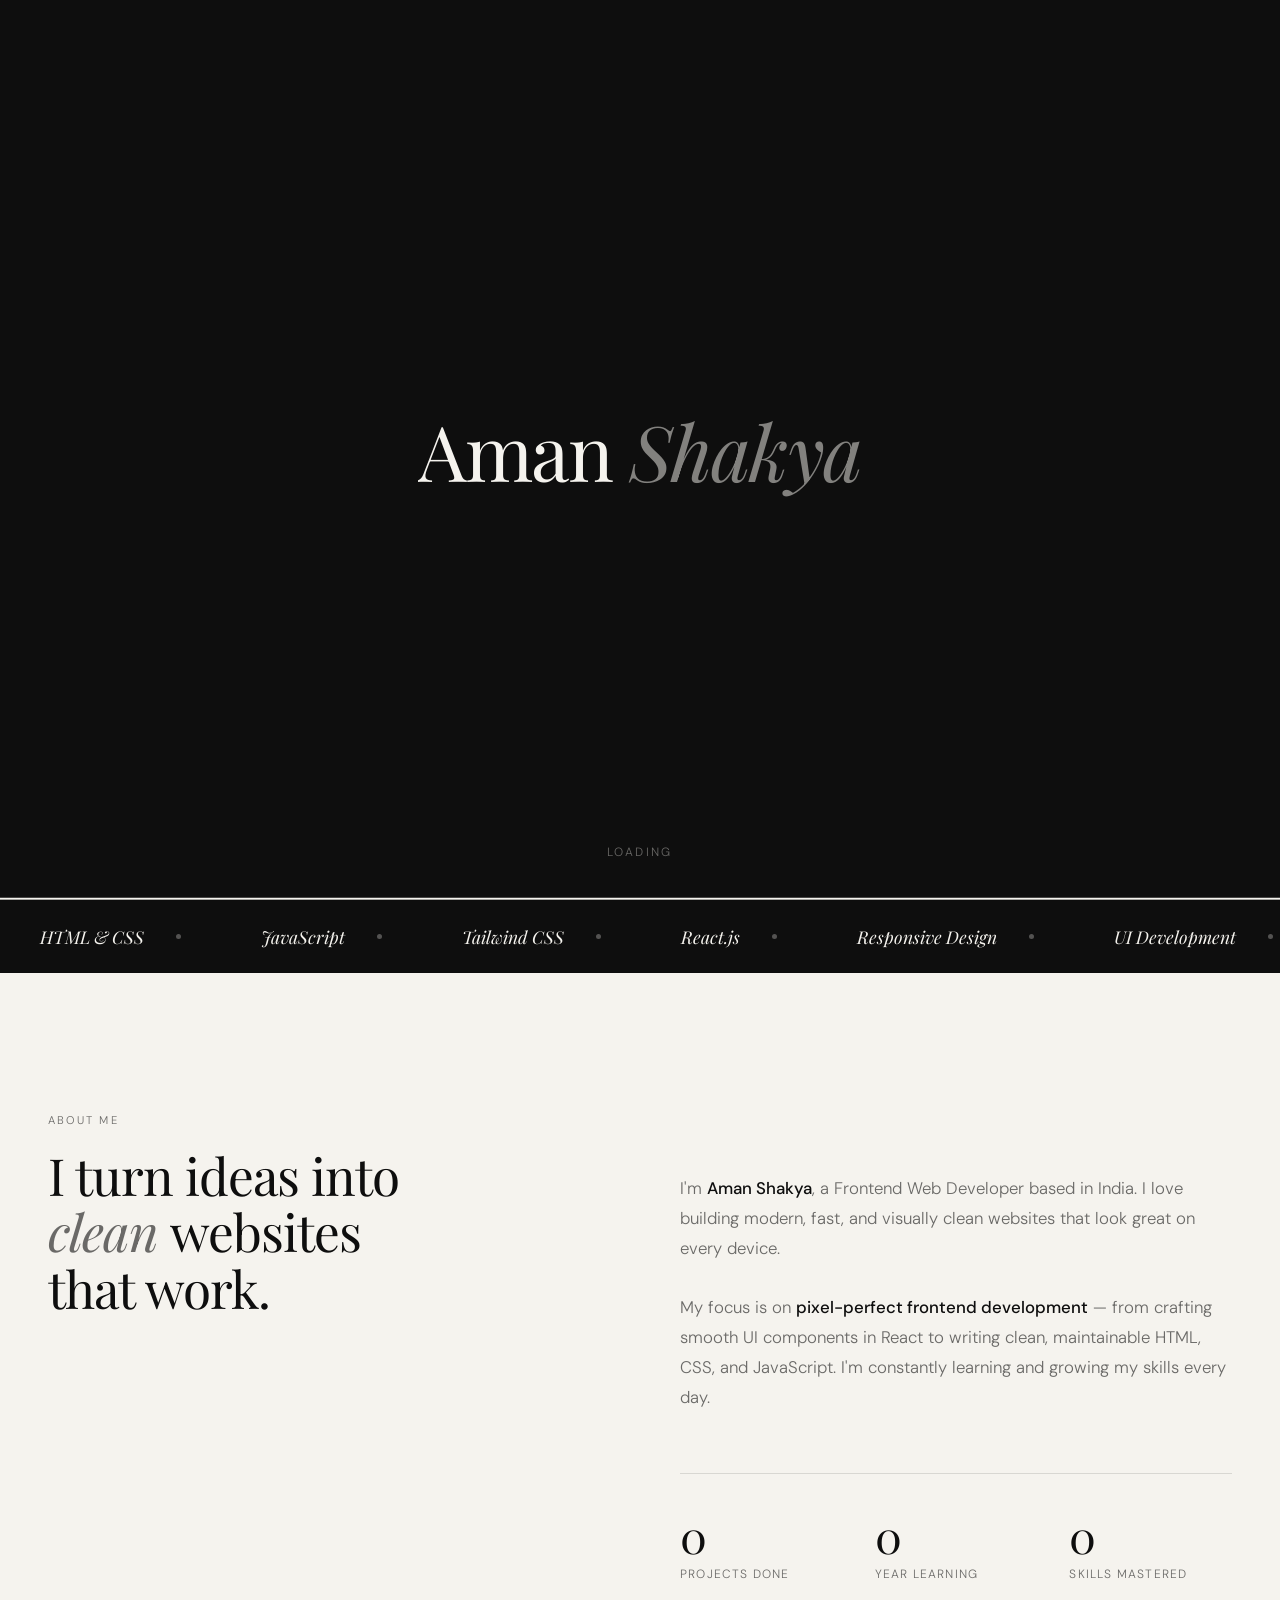
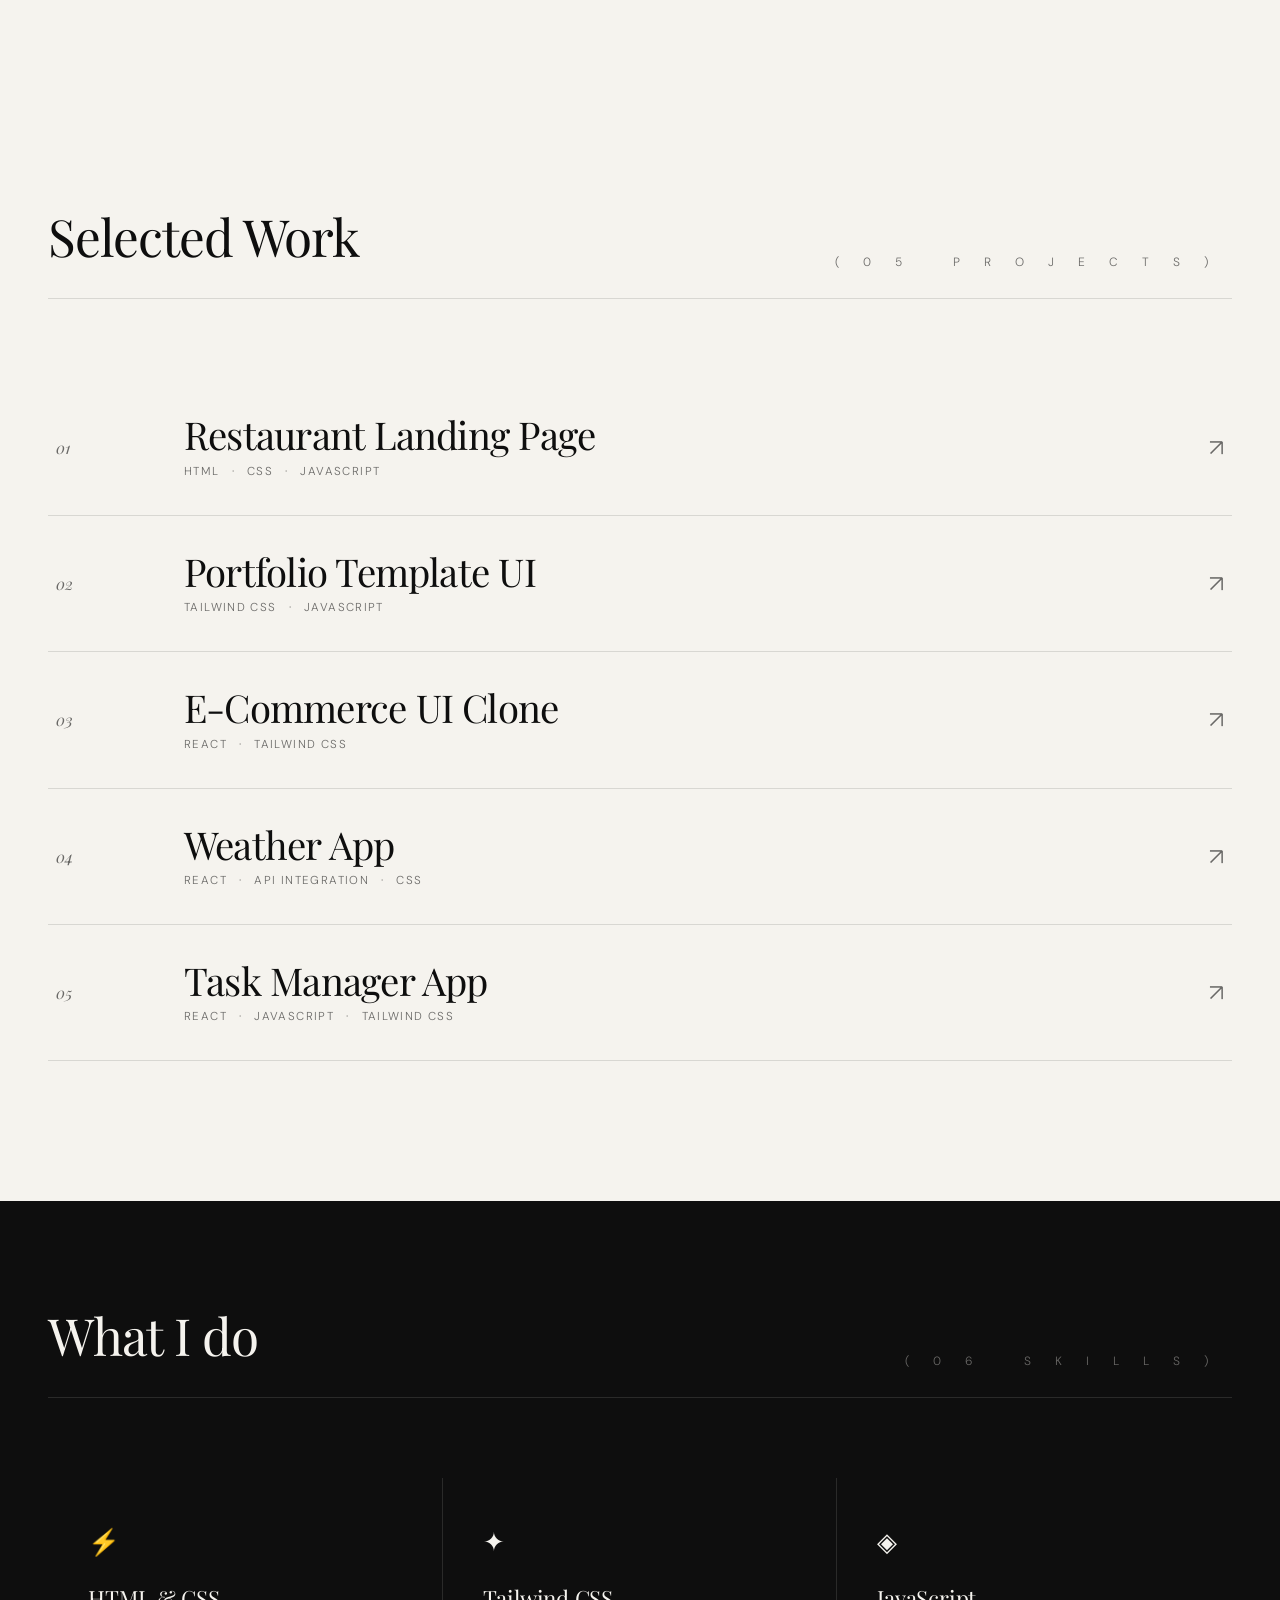
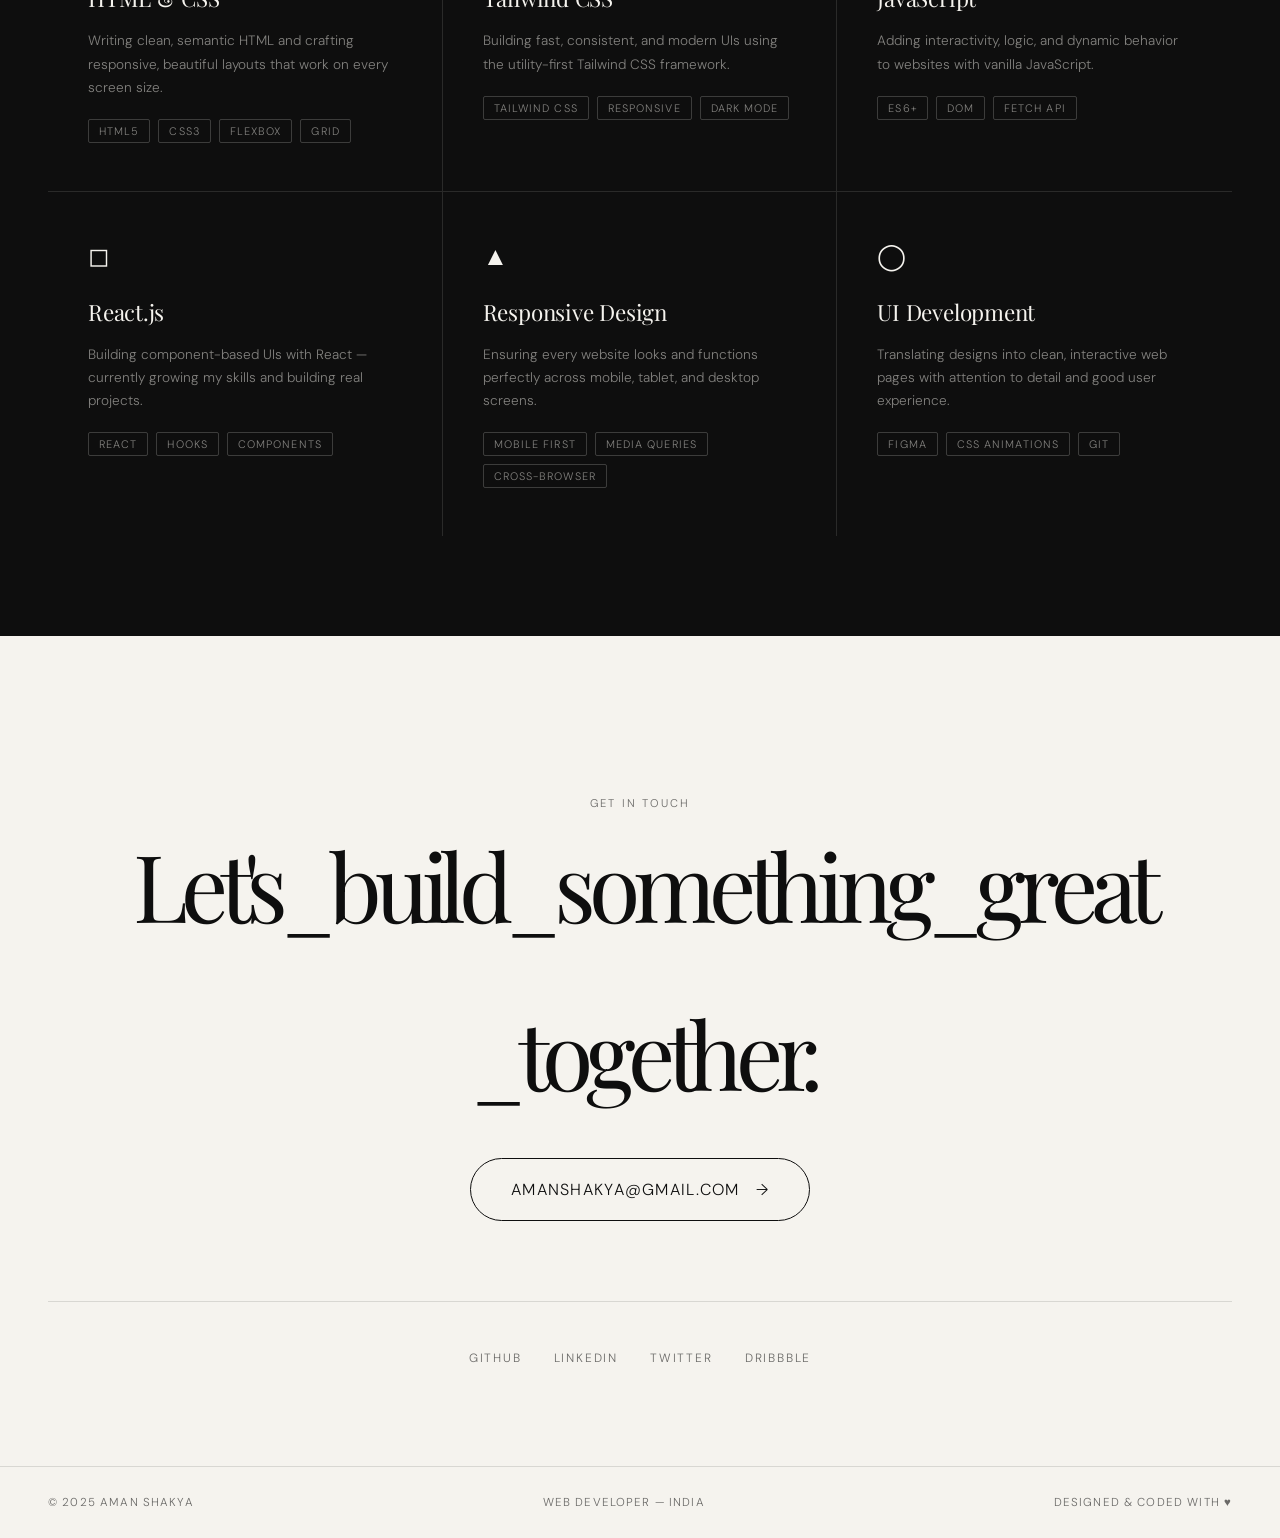
==== commit 435b25be: "updated" ====
--- a/index.html
+++ b/index.html
@@ -9,6 +9,8 @@
 <!-- Fonts -->
 <link rel="preconnect" href="https://fonts.googleapis.com">
 <link href="https://fonts.googleapis.com/css2?family=Playfair+Display:ital,wght@0,400;0,700;1,400&family=DM+Sans:wght@300;400;500&display=swap" rel="stylesheet">
+<!-- icon lottieflow -->
+ <script src="https://unpkg.com/@dotlottie/player-component@latest/dist/dotlottie-player.mjs" type="module"></script>
 
 <!-- GSAP -->
 <script src="https://cdnjs.cloudflare.com/ajax/libs/gsap/3.12.2/gsap.min.js"></script>
@@ -42,13 +44,26 @@
     <path d="M15,32 Q60,42 105,32" fill="none" stroke="currentColor" stroke-width="1.5" stroke-linecap="round"/>
   </svg>
 </a>
+<div class="menu" id="main-nav">
     <ul class="h-nav-links">
       <li><a href="assets/page/work.html">Work </a></li>
       <li><a href="#about">About</a></li>
       <li><a href="#skills">Skills</a></li>
       <li><a href="#contact">Contact</a></li>
     </ul>
-    <a href="#" class="h-nav-btn">Get a Quote</a>
+ <a href="mailto:amanshakya2716@gmail.com" class="h-nav-btn">
+    <span>Hire Me</span>
+    <span>→</span>
+  </a>    </div>
+    <div class="menu-icon" style="cursor: pointer; width: 10px;">
+    <dotlottie-player 
+    src="./assets/icon/menu-2.json" 
+    background="transparent" 
+    speed="5" 
+    style="width: 50px; height: 50px;" 
+    hover >
+</dotlottie-player>
+</div>
   </nav>
 
   <!-- SCENE: rope + rail (decorative, non-interactive) -->
--- a/assets/css/style.css
+++ b/assets/css/style.css
@@ -25,6 +25,10 @@
     font-weight: 300;
     overflow-x: hidden;
     cursor: none;
+    position: relative;
+  }
+  .menu-icon{
+    display:none;
   }
   
   /* ─── CUSTOM CURSOR ─── */
@@ -147,18 +151,47 @@
   letter-spacing:.3px;transition:color .25s;
 }
 .h-nav-links a:hover{color:#1a1a1a}
-.h-nav-btn{
-  padding:10px 24px;background:#1a1a1a;color:#f2ede8;
-  border-radius:99px;font-size:13px;font-weight:500;
-  text-decoration:none;transition:background .25s;
-  cursor:none;
-}
-.h-nav-btn:hover{background:#c8a96e}
-
+
+  .h-nav-btn {
+    display: inline-flex;
+    align-items: center;
+    gap: 16px;
+    font-size: 1rem;
+    letter-spacing: 0.08em;
+    text-transform: uppercase;
+    color: var(--ink);
+    text-decoration: none;
+    padding: 10px 30px;
+    border: 1.5px solid var(--ink);
+    border-radius: 100px;
+    position: relative;
+    overflow: hidden;
+    transition: all 0.5s ease;
+  }
+
+  .h-nav-btn::before {
+    content: '';
+    position: absolute;
+    inset: 0;
+    background: var(--ink);
+    border-radius: 100px;
+    transform: scaleX(0);
+    transition: transform 0.5s cubic-bezier(0.76, 0, 0.24, 1);
+  }
+
+  .h-nav-btn:hover::before { transform: scaleX(1);  }
+ .h-nav-btn:hover { color: var(--cream); rotate: 10deg;}
+ .h-nav-btn span { position: relative; z-index: 1; }
+
+.menu{
+  display: flex;
+  align-items: center;
+  gap: 3rem;
+}
 
 .h-hero-text{
   position:absolute;left:52px;bottom:52px;z-index:300;
-  pointer-events:none;
+  pointer-events:none;letter-spacing: 0.1em;
 }
 .h-label{
   font-size:11px;letter-spacing:3px;text-transform:uppercase;
@@ -167,7 +200,7 @@
 .h-title{
   font-family:'Syne',sans-serif;
   font-size:clamp(3.5rem, 6vw, 5rem);
-  font-weight:600;color:var(--ink);line-height:.96;letter-spacing:-2px;
+  font-weight:600;color:var(--ink);line-height:.96;letter-spacing:0.1em;
 }
 .h-title em{
   -webkit-text-stroke:1.5px #1a1a1a;
@@ -793,11 +826,22 @@
     z-index: 200;
     width: 0%;
     transition: width 0.1s linear;
-  }
+  } 
   @media(max-width:768px){
     #cursor, #cursor-follower, .h-count, .h-hint {display: none;}
   .h-nav{padding:0 20px}
-  .h-nav-links{display:none}
+  .menu{height: -1000; overflow: hidden;
+    opacity: 0; position:fixed;top: 90%; 
+    left: 0; flex-direction: column; gap: 5px; width: 100%;
+    background: #0b0b0b; padding: 20px 30px;z-index: 9999999;; 
+    align-items:start; justify-content: center; transition:all 0.3s ease-in-out }
+  .h-nav-links{flex-direction: column;gap: 20px;}
+  .h-nav-btn{padding: 10px 24px;background: #999999;color: var(--ink);border-radius: 99px;font-size: 2.3rem;font-weight: 600;margin-top: 15px;
+}
+  .h-nav-links a{font-size: 2rem; letter-spacing: 0.20em; 
+  border-bottom:2px solid #999999 ; display:block;}
+  .show-menu{height:auto; opacity:100;}
+.menu-icon{ display: block; padding:5px 46px; }
   .h-nav-btn {padding: 6px 15px;}
   .h-hero-text{left:30px;bottom:42px}
   .h-title{font-size: 2rem;}
@@ -809,6 +853,7 @@
     nav { padding: 20px 24px; }
     .nav-links, .nav-availability { display: none; }
     #hero { padding: 0 24px 48px; }
+    .h-title{letter-spacing: 0.08em;}
     #about { padding: 80px 24px; grid-template-columns: 1fr; gap: 48px; }
     #work { padding: 60px 24px 100px; }
     .project-item { grid-template-columns: 48px 1fr auto; gap: 16px; }
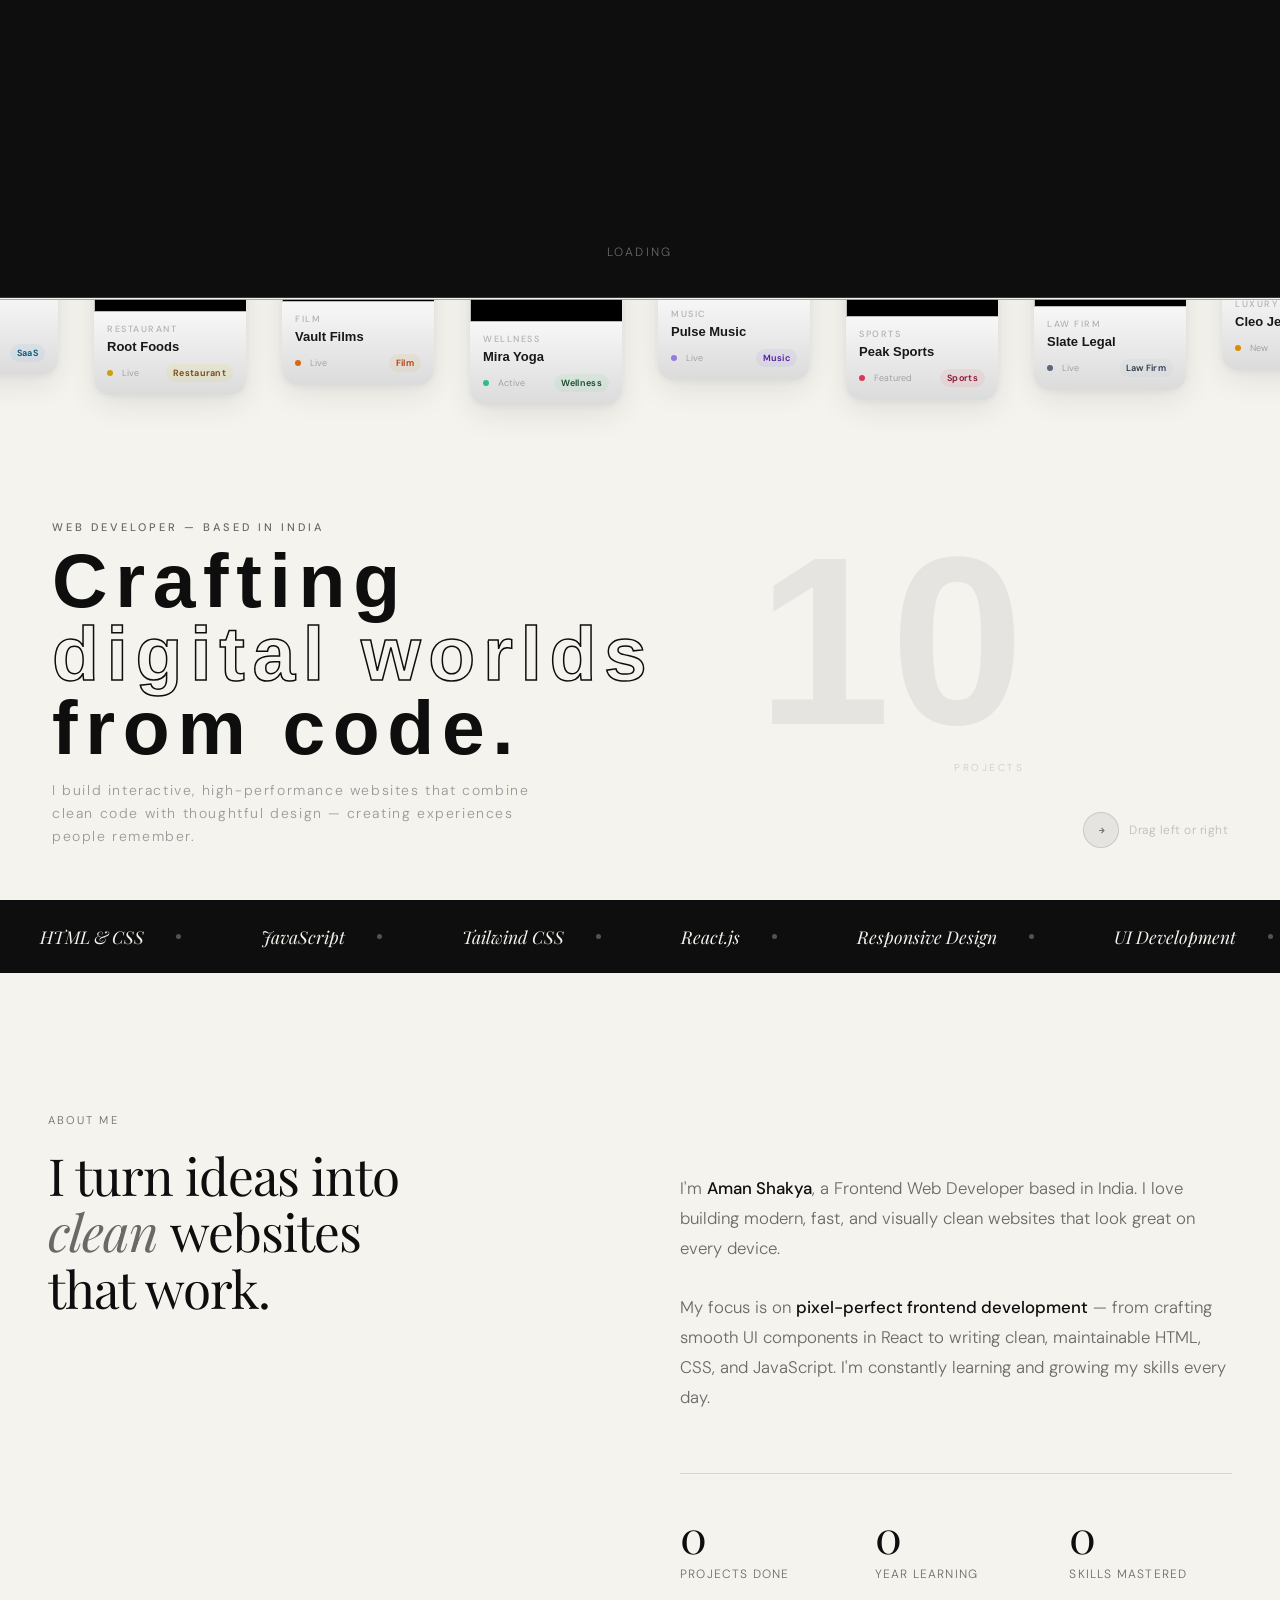
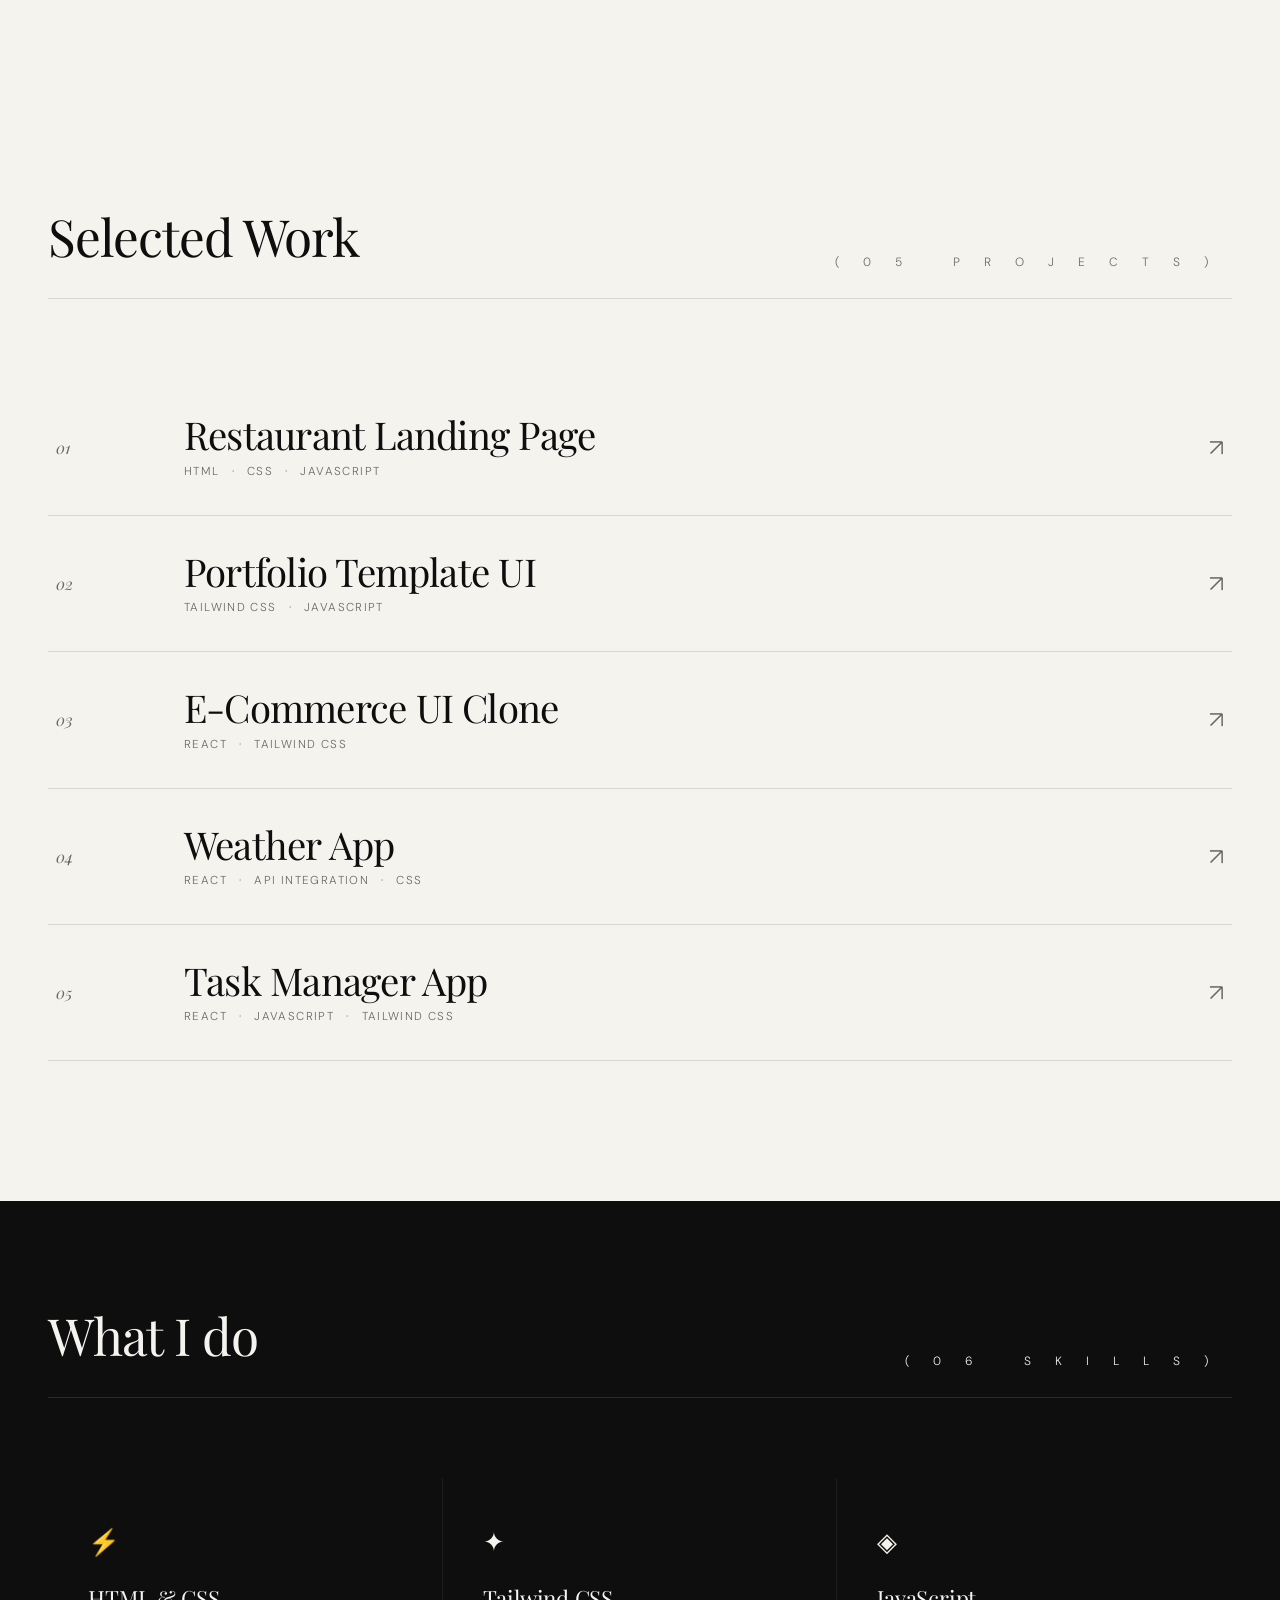
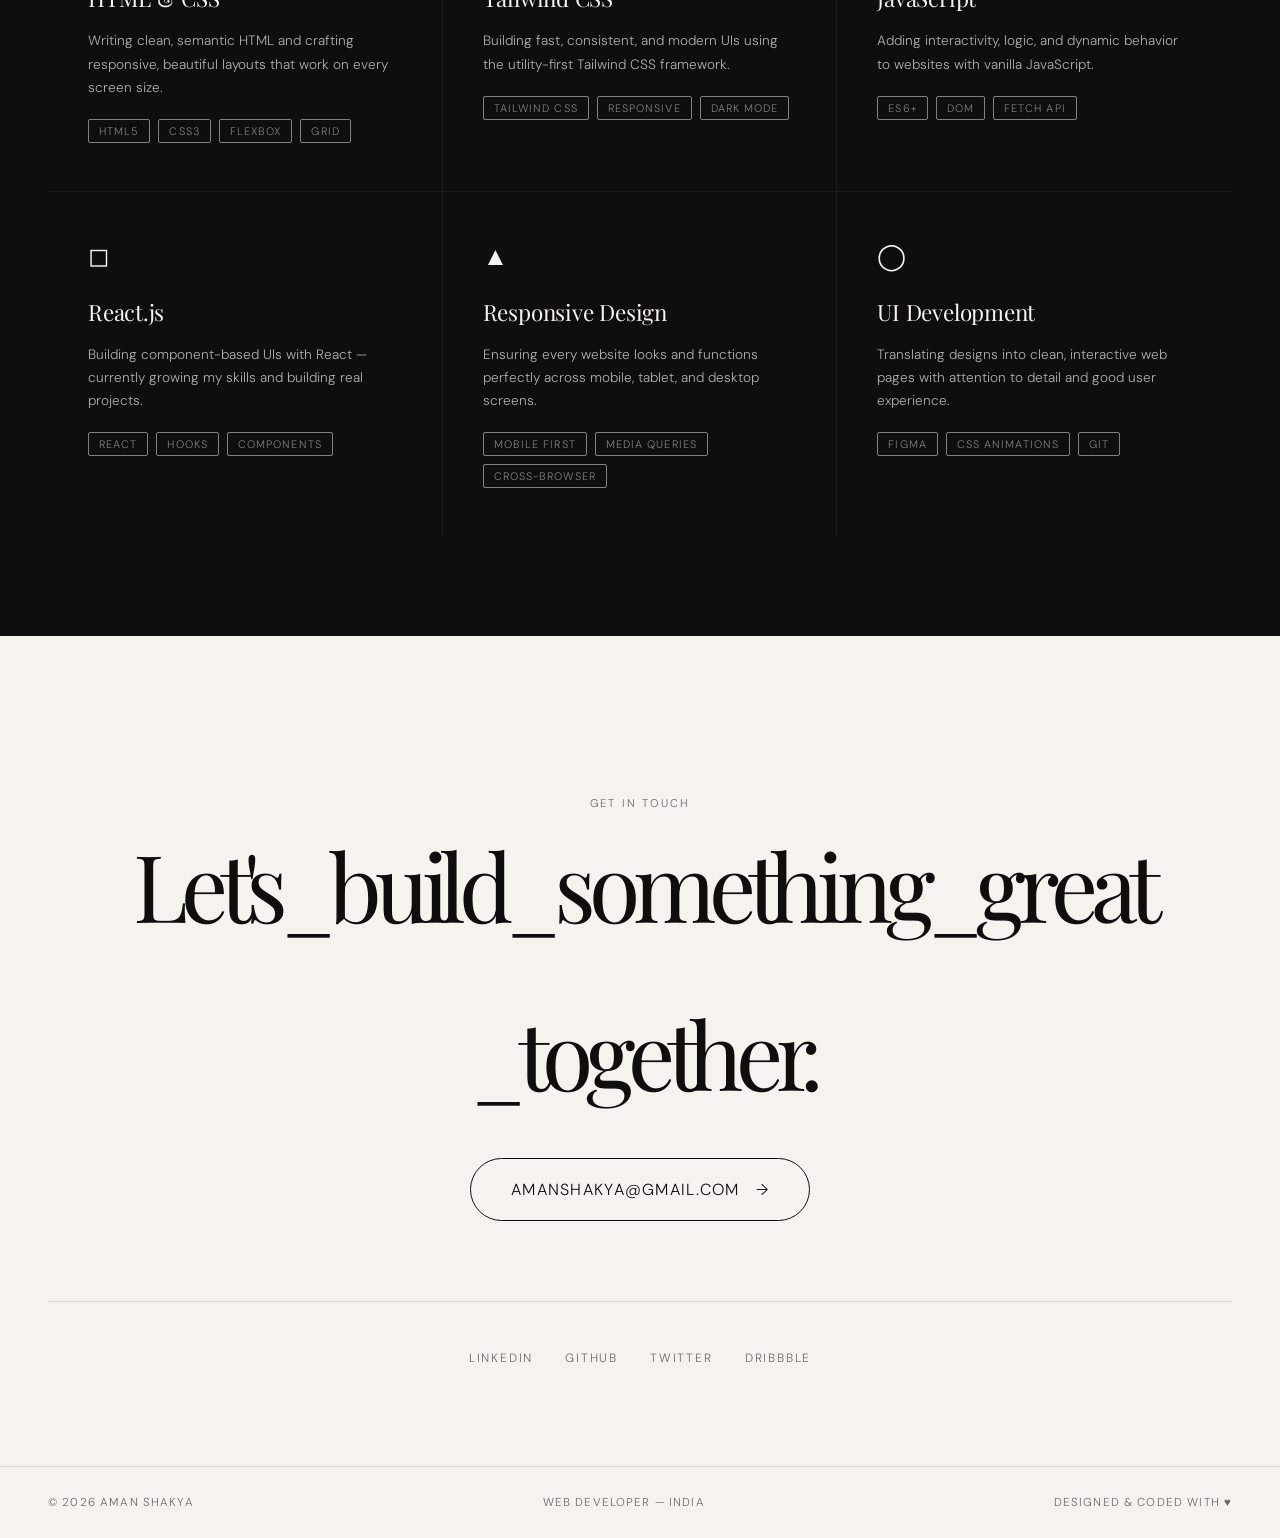
==== commit 66d6ec48: "updated all" ====
--- a/index.html
+++ b/index.html
@@ -46,11 +46,12 @@
 </a>
 <div class="menu" id="main-nav">
     <ul class="h-nav-links">
-      <li><a href="assets/page/work.html">Work </a></li>
-      <li><a href="#about">About</a></li>
-      <li><a href="#skills">Skills</a></li>
-      <li><a href="#contact">Contact</a></li>
+      <li><a class="nav-link" href="assets/page/work.html">Work </a></li>
+      <li><a class="nav-link" href="#about">About</a></li>
+      <li><a class="nav-link" href="#skills">Skills</a></li>
+      <li><a class="nav-link" href="#contact">Contact</a></li>
     </ul>
+    <button id="mood-btn"><span class="in-mood-btn">Mood →</span></button>
  <a href="mailto:amanshakya2716@gmail.com" class="h-nav-btn">
     <span>Hire Me</span>
     <span>→</span>
@@ -61,6 +62,7 @@
     background="transparent" 
     speed="5" 
     style="width: 50px; height: 50px;" 
+    class="menuu"
     hover >
 </dotlottie-player>
 </div>
@@ -221,7 +223,7 @@
 <section id="skills">
   <div class="section-header" style="border-color:rgba(245,243,238,0.12)">
     <h2 style="color:var(--cream)">What I do</h2>
-    <span class="count" style="color:rgba(245,243,238,0.4)">(06 Skills)</span>
+    <span class="count" style="color:var(--cream)">(06 Skills)</span>
   </div>
 
    <div class="skills-grid">
@@ -272,17 +274,18 @@
     <span>amanshakya@gmail.com</span>
     <span>→</span>
   </a>
+
   <div class="contact-socials">
-    <a href="#">GitHub</a>
-    <a href="#">LinkedIn</a>
-    <a href="#">Twitter</a>
-    <a href="#">Dribbble</a>
+    <a class="footer-nav" href="#">LinkedIn</a>
+    <a class="footer-nav" href="#">GitHub</a>
+    <a class="footer-nav" href="#">Twitter</a>
+    <a class="footer-nav" href="#">Dribbble</a>
   </div>
 </section>
 
 <!-- Footer -->
 <footer>
-  <span>© 2025 Aman Shakya</span>
+  <span>© 2026 Aman Shakya</span>
   <span>Web Developer — India</span>
   <span>Designed & Coded with ♥</span>
 </footer>
--- a/assets/css/style.css
+++ b/assets/css/style.css
@@ -1,5 +1,5 @@
 
-  /* ─── RESET & BASE ─── */
+  
   *, *::before, *::after { margin: 0; padding: 0; box-sizing: border-box; }
 
   :root {
@@ -9,13 +9,27 @@
     --ink-60: rgba(14,14,14,0.6);
     --ink-20: rgba(14,14,14,0.12);
     --accent: #0e0e0e;
+    --light-ink : rgba(0,0,0,.06);
+    --light-cream : rgba(250, 246, 246, 0.06);
     --serif: 'Playfair Display', Georgia, serif;
     --sans: 'DM Sans', sans-serif;
   }
 
+  
+
   html {
     font-size: 16px;
-    scroll-behavior: auto; /* GSAP handles this */
+    scroll-behavior: auto; 
+  }
+   body.dark-mode{
+  --cream: #0e0e0e;
+    --white: rgba(14,14,14,0.6);
+    --ink: #ffffff;
+    --ink-60: #f5f3ee;
+    --ink-20:#f5f3ee;
+    --accent:#ffffff;
+     --light-ink : rgba(250, 246, 246, 0.06);
+      --light-cream : rgba(0, 0, 0, 0.162);
   }
 
   body {
@@ -27,6 +41,43 @@
     cursor: none;
     position: relative;
   }
+ 
+  #mood-btn{
+    border: 1px solid var(--ink);
+    border-radius: 30px;
+    color: var(--ink);
+    padding: 8px 12px ;
+    font-size: 15px;
+    font-weight: 100;
+    font-family: var(--ink-20);
+    letter-spacing: 0.09em;
+    background: var(--cream);
+    position: relative;
+    overflow: hidden;
+    transition: color 0.3s linear;
+    z-index: +1;
+  }
+
+  #mood-btn::before{
+    content: '';
+    position: absolute;
+    inset: 0;
+    background: var(--accent);
+    transform: scaleX(0);
+    transition: transform 0.4s;
+    z-index: -1;
+
+
+  }
+  
+  #mood-btn:hover::before{
+    transform: scaleX(1);
+  }
+#mood-btn:hover{
+    color:var(--cream);
+  }
+
+
   .menu-icon{
     display:none;
   }
@@ -67,7 +118,7 @@
   #loader {
     position: fixed;
     inset: 0;
-    background: var(--ink);
+    background:#0e0e0e;
     z-index: 10000;
     display: flex;
     align-items: center;
@@ -78,7 +129,7 @@
   #loader-text {
     font-family: var(--serif);
     font-size: clamp(2rem, 6vw, 5rem);
-    color: var(--cream);
+    color: #f5f3ee;
     letter-spacing: -0.02em;
     overflow: hidden;
   }
@@ -100,7 +151,7 @@
     bottom: 0;
     left: 0;
     height: 2px;
-    background: var(--cream);
+    background: #f5f3ee;
     width: 0%;
     transition: width 0.05s linear;
   }
@@ -137,20 +188,36 @@
   position:absolute;top:0;left:0;right:0;z-index:300;
   display:flex;align-items:center;justify-content:space-between;
   padding:0 52px;height:68px;
-  background:rgba(242,237,232,.9);
+  background:var(--cream);
   backdrop-filter:blur(16px);
-  border-bottom:1px solid rgba(0,0,0,.06);
+  border-bottom:1px solid var(--light-ink);
 }
 .nav-logo {color: var(--ink);text-decoration: none;display: flex;align-items: center;}
 .nav-logo svg {transition: opacity 0.3s ease;}
 .nav-logo:hover svg {opacity: 0.6;}
 
 .h-nav-links{display:flex;gap:32px;list-style:none}
-.h-nav-links a{
-  color:#999;text-decoration:none;font-size:13px;font-weight:500;
-  letter-spacing:.3px;transition:color .25s;
-}
-.h-nav-links a:hover{color:#1a1a1a}
+.h-nav-links .nav-link{
+  color:var(--ink);text-decoration:none;font-size:15px;font-weight:500;
+  letter-spacing:.3px;transition:color .3s;
+  position: relative;
+}
+
+.nav-link::before{
+  content: '';
+  position: absolute;
+  bottom: 0; left: 0; width: 100%; height: 1px;
+  background: var(--ink);
+  transform: scaleX(0);
+  transition: transform 0.4s;
+}
+.nav-link:hover::before{
+  transform: scaleX(1);
+}
+
+
+
+/* .h-nav-links .nav-link:hover{color:#1a1a1a} */
 
   .h-nav-btn {
     display: inline-flex;
@@ -176,11 +243,11 @@
     background: var(--ink);
     border-radius: 100px;
     transform: scaleX(0);
-    transition: transform 0.5s cubic-bezier(0.76, 0, 0.24, 1);
+    transition: transform 0.5s cubic-bezier(0.76, 0, 0.24, 1) ;
   }
 
   .h-nav-btn:hover::before { transform: scaleX(1);  }
- .h-nav-btn:hover { color: var(--cream); rotate: 10deg;}
+ .h-nav-btn:hover { color: var(--cream);}
  .h-nav-btn span { position: relative; z-index: 1; }
 
 .menu{
@@ -203,7 +270,7 @@
   font-weight:600;color:var(--ink);line-height:.96;letter-spacing:0.1em;
 }
 .h-title em{
-  -webkit-text-stroke:1.5px #1a1a1a;
+  -webkit-text-stroke:1.5px var(--ink);
   color:transparent;
   font-style:normal;
 }
@@ -222,12 +289,12 @@
 .h-hint-icon{
   width:36px;height:36px;border-radius:50%;
   border:1px solid rgba(0,0,0,.12);
-  background:rgba(255,255,255,.6);
+  background:var(--light-ink);
   display:flex;align-items:center;justify-content:center;
   animation:swingHint 2s ease-in-out infinite;
 }
 @keyframes swingHint{0%,100%{transform:translateX(-5px)}50%{transform:translateX(5px)}}
-.h-hint-icon svg{width:15px;height:15px;stroke:#888;fill:none;stroke-width:1.8}
+.h-hint-icon svg{width:15px;height:15px;stroke:var(--ink);fill:none;stroke-width:1.8; opacity: 0.5;}
 
 /* counter — right middle */
 .h-count{
@@ -238,7 +305,7 @@
 }
 .h-count-num{
   font-family:'Syne',sans-serif;font-size:15rem;font-weight:800;
-  color:rgba(26,26,26,.07);line-height:1;
+  color:var(--light-ink);line-height:1;
 }
 .h-count-lbl{font-size:10px;color:#ccc;letter-spacing:2.5px;text-transform:uppercase}
 
@@ -651,8 +718,8 @@
 
   .skill-card {
     padding: 48px 40px;
-    border-right: 1px solid rgba(245,243,238,0.12);
-    border-bottom: 1px solid rgba(245,243,238,0.12);
+    border-right: 1px solid var(--light-cream);
+    border-bottom: 1px solid var(--light-cream);
     transition: background 0.4s ease;
     position: relative;
     overflow: hidden;
@@ -665,7 +732,7 @@
     content: '';
     position: absolute;
     inset: 0;
-    background: rgba(245,243,238,0.04);
+    background: var(--light-cream);
     opacity: 0;
     transition: opacity 0.4s ease;
   }
@@ -688,7 +755,8 @@
   .skill-desc {
     font-size: 0.85rem;
     line-height: 1.7;
-    color: rgba(245,243,238,0.5);
+    color: var(--cream);
+    opacity: 0.7;
   }
 
   .skill-tools {
@@ -703,9 +771,10 @@
     letter-spacing: 0.1em;
     text-transform: uppercase;
     padding: 4px 10px;
-    border: 1px solid rgba(245,243,238,0.2);
+    border: 1px solid var(--cream);
+    opacity: 0.5;
     border-radius: 2px;
-    color: rgba(245,243,238,0.5);
+    color: var(--cream);
   }
 
   /* ─── CONTACT ─── */
@@ -788,7 +857,20 @@
     color: var(--ink-60);
     text-decoration: none;
     transition: color 0.3s ease;
-  }
+    position: relative;
+  }
+  .footer-nav::before{
+  content: '';
+  position: absolute;
+  bottom: 0; left: 0; width: 100%; height: 1px;
+  background: var(--ink);
+  transform: scaleX(0);
+  transition: transform 0.4s;
+}
+.footer-nav:hover::before{
+  transform: scaleX(1);
+}
+
 
   /* Animatioon color contact  */
   #interactive-text span {
@@ -802,7 +884,7 @@
   color: #ffaa00; 
 }
 
-  .contact-socials a:hover { color: var(--ink); }
+ 
 
   /* ─── FOOTER ─── */
   footer {
@@ -833,13 +915,14 @@
   .menu{height: -1000; overflow: hidden;
     opacity: 0; position:fixed;top: 90%; 
     left: 0; flex-direction: column; gap: 5px; width: 100%;
-    background: #0b0b0b; padding: 20px 30px;z-index: 9999999;; 
+    background: var(--ink); padding: 20px 30px;z-index: 9999999;; 
     align-items:start; justify-content: center; transition:all 0.3s ease-in-out }
   .h-nav-links{flex-direction: column;gap: 20px;}
-  .h-nav-btn{padding: 10px 24px;background: #999999;color: var(--ink);border-radius: 99px;font-size: 2.3rem;font-weight: 600;margin-top: 15px;
-}
-  .h-nav-links a{font-size: 2rem; letter-spacing: 0.20em; 
-  border-bottom:2px solid #999999 ; display:block;}
+  #mood-btn{letter-spacing: 0.9em;}
+  .h-nav-btn{padding: 10px 24px;background:var(--cream);color: var(--ink);letter-spacing: 0.3em;border-radius: 99px;font-size: 20px;font-weight: 600;
+}
+
+  .h-nav-links .nav-link{font-size: 2rem; letter-spacing: 0.5em;color: var(--cream); }
   .show-menu{height:auto; opacity:100;}
 .menu-icon{ display: block; padding:5px 46px; }
   .h-nav-btn {padding: 6px 15px;}
